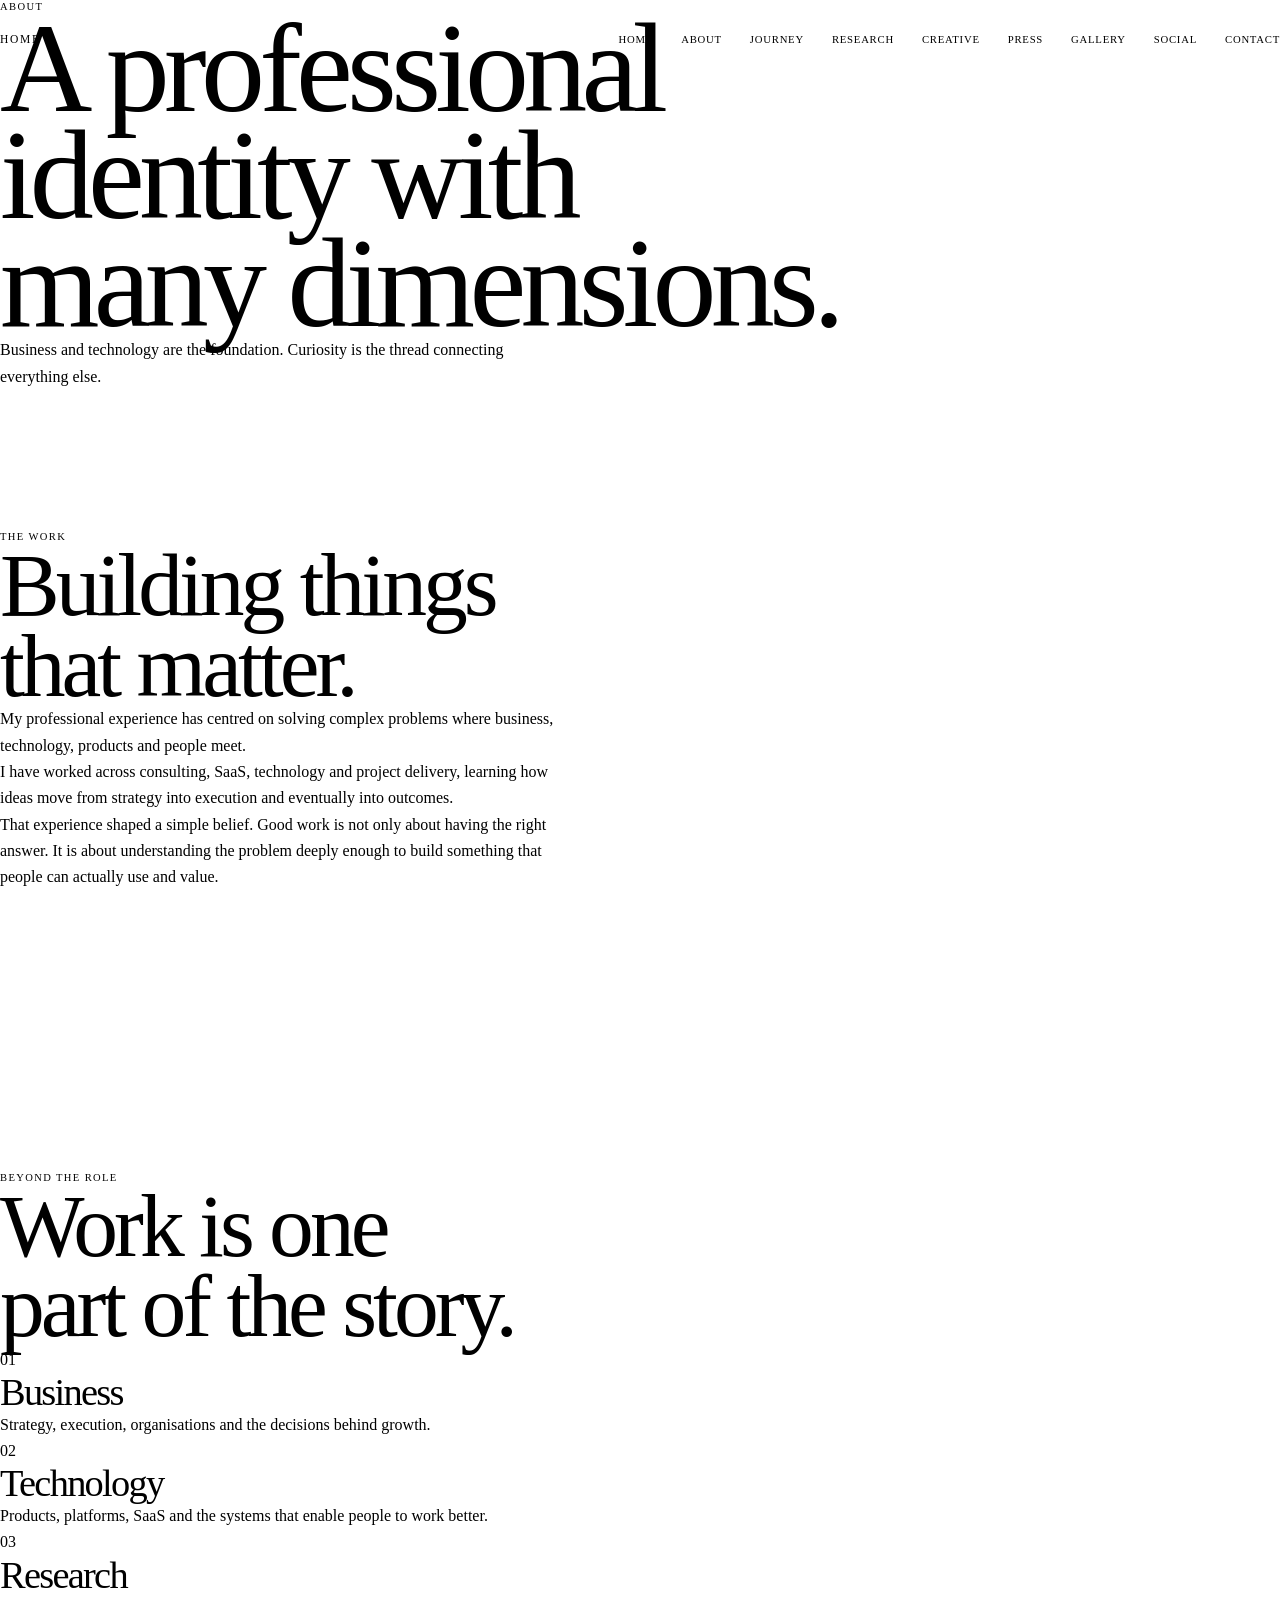
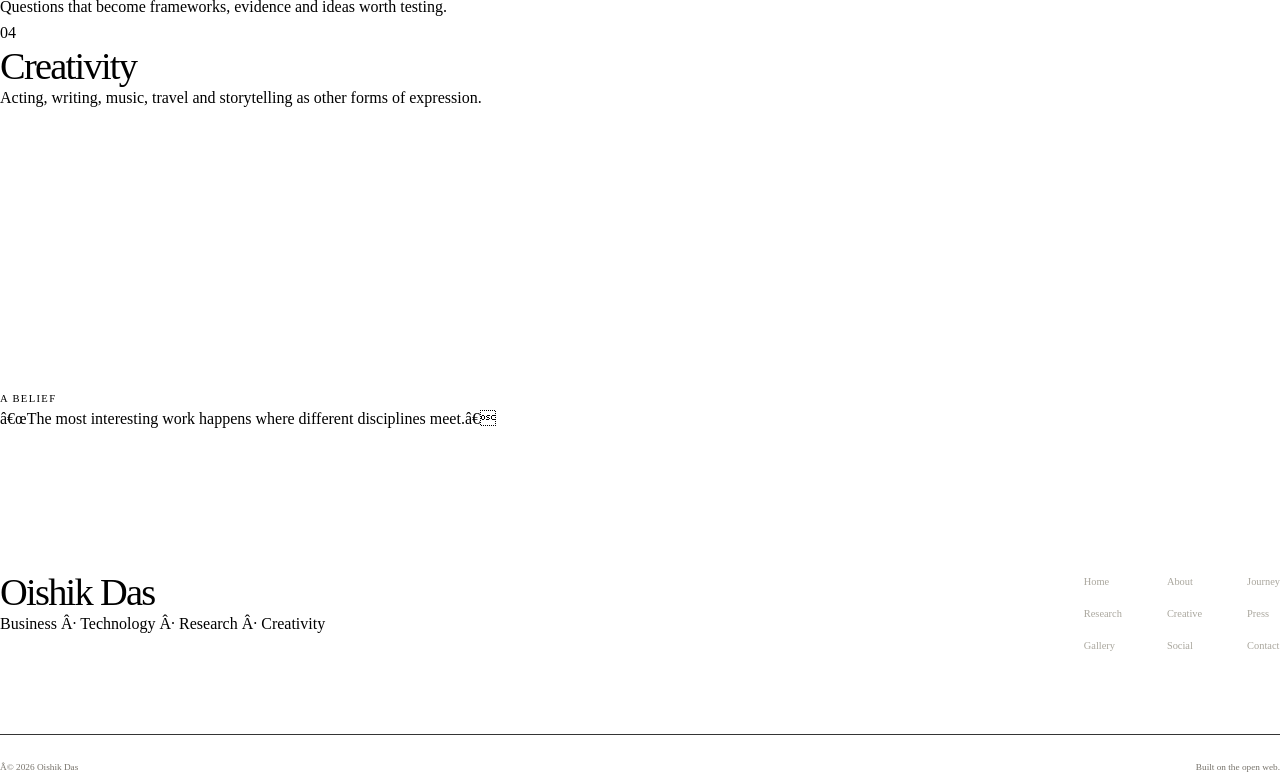
==== about.html @ 2963e420 "Update about.html" ====
<!DOCTYPE html>
<html lang="en">
<head>
  <meta charset="UTF 8">
  <meta name="viewport" content="width=device-width, initial-scale=1.0">

  <title>About Oishik Das | Business and Technology Professional</title>

  <meta name="description" content="Learn about Oishik Das, a business and technology professional with interests spanning SaaS, product delivery, research, creativity and storytelling.">
  <meta name="author" content="Oishik Das">
  <meta name="robots" content="index, follow">

  <link rel="canonical" href="https://official.oishikdas.workers.dev/about.html">
  <link rel="stylesheet" href="style.css">

  <link rel="me" href="https://www.linkedin.com/in/oishikdas/">
  <link rel="me" href="https://www.instagram.com/oishik0412/">
  <link rel="me" href="https://x.com/oishik0412">
  <link rel="me" href="https://www.youtube.com/@oishik0412">
  <link rel="me" href="https://medium.com/@oishikdas">
  <link rel="me" href="https://www.researchgate.net/profile/Oishik-Das">

  <meta property="og:title" content="About Oishik Das">
  <meta property="og:description" content="Business, technology, research and creativity.">
  <meta property="og:type" content="profile">
  <meta property="og:url" content="https://official.oishikdas.workers.dev/about.html">

  <script type="application/ld+json">
  {
    "@context": "https://schema.org",
    "@type": "ProfilePage",
    "mainEntity": {
      "@type": "Person",
      "@id": "https://official.oishikdas.workers.dev/#person",
      "name": "Oishik Das",
      "url": "https://official.oishikdas.workers.dev/",
      "sameAs": [
        "https://www.wikidata.org/wiki/Q140778180",
        "https://www.linkedin.com/in/oishikdas/",
        "https://www.instagram.com/oishik0412/",
        "https://x.com/oishik0412",
        "https://www.youtube.com/@oishik0412",
        "https://medium.com/@oishikdas",
        "https://www.researchgate.net/profile/Oishik-Das",
        "https://www.imdb.com/name/nm18410928/"
      ]
    }
  }
  </script>
</head>

<body>

<header class="site-header">
  <nav class="navigation">
    <a href="index.html" class="brand">HOME</a>

    <button class="menu-toggle" aria-label="Open navigation" aria-expanded="false">
      <span></span>
      <span></span>
    </button>

    <div class="nav-links">
      <a href="index.html">Home</a>
      <a href="about.html">About</a>
      <a href="journey.html">Journey</a>
      <a href="research.html">Research</a>
      <a href="creative.html">Creative</a>
      <a href="press.html">Press</a>
      <a href="gallery.html">Gallery</a>
      <a href="social.html">Social</a>
      <a href="contact.html">Contact</a>
    </div>
  </nav>
</header>

<main>

<section class="inner-hero page-reveal">
  <p class="eyebrow">About</p>

  <h1>
    A professional<br>
    identity with<br>
    many dimensions.
  </h1>

  <p class="inner-introduction">
    Business and technology are the foundation.
    Curiosity is the thread connecting everything else.
  </p>
</section>


<section class="section about-story page-reveal">

  <div class="section-heading">
    <p class="eyebrow">The work</p>
    <h2>Building things<br>that matter.</h2>
  </div>

  <div class="two-column-copy">

    <div>
      <p class="large-copy">
        My professional experience has centred on solving complex
        problems where business, technology, products and people meet.
      </p>
    </div>

    <div>
      <p>
        I have worked across consulting, SaaS, technology and
        project delivery, learning how ideas move from strategy
        into execution and eventually into outcomes.
      </p>

      <p>
        That experience shaped a simple belief. Good work is not
        only about having the right answer. It is about understanding
        the problem deeply enough to build something that people
        can actually use and value.
      </p>
    </div>

  </div>

</section>


<section class="section about-dimensions page-reveal">

  <div class="section-heading compact">
    <p class="eyebrow">Beyond the role</p>
    <h2>Work is one<br>part of the story.</h2>
  </div>

  <div class="dimension-grid">

    <div>
      <span>01</span>
      <h3>Business</h3>
      <p>Strategy, execution, organisations and the decisions behind growth.</p>
    </div>

    <div>
      <span>02</span>
      <h3>Technology</h3>
      <p>Products, platforms, SaaS and the systems that enable people to work better.</p>
    </div>

    <div>
      <span>03</span>
      <h3>Research</h3>
      <p>Questions that become frameworks, evidence and ideas worth testing.</p>
    </div>

    <div>
      <span>04</span>
      <h3>Creativity</h3>
      <p>Acting, writing, music, travel and storytelling as other forms of expression.</p>
    </div>

  </div>

</section>


<section class="section about-belief page-reveal">

  <p class="eyebrow">A belief</p>

  <blockquote>
    “The most interesting work happens
    where different disciplines meet.”
  </blockquote>

</section>

</main>

<footer class="site-footer">
  <div class="footer-top">

    <div>
      <h3>Oishik Das</h3>
      <p>Business · Technology · Research · Creativity</p>
    </div>

    <div class="footer-links">
      <a href="index.html">Home</a>
      <a href="about.html">About</a>
      <a href="journey.html">Journey</a>
      <a href="research.html">Research</a>
      <a href="creative.html">Creative</a>
      <a href="press.html">Press</a>
      <a href="gallery.html">Gallery</a>
      <a href="social.html">Social</a>
      <a href="contact.html">Contact</a>
    </div>

  </div>

  <div class="footer-bottom">
    <span>© 2026 Oishik Das</span>
    <span>Built on the open web.</span>
  </div>
</footer>

<script src="script.js"></script>

</body>
</html>
---- style.css ----
```css
@import url('https://fonts.googleapis.com/css2?family=DM+Mono:wght@400;500&family=DM+Sans:wght@400;500;600;700&family=Playfair+Display:wght@500;600&display=swap');

/* =========================================================
   OISHIK DAS
   GLOBAL DESIGN SYSTEM
   LIGHT EDITORIAL / STRATEGIC / CREATIVE
   ========================================================= */

:root {
  --background: #f7f6f2;
  --surface: #eeece6;
  --surface-soft: #f1efe9;
  --surface-white: #ffffff;

  --text: #171717;
  --muted: #686761;
  --muted-light: #8b8982;

  --line: #d9d6ce;
  --line-dark: #c7c3ba;

  --accent: #a95636;
  --accent-light: #d7a58f;

  --max-width: 1380px;
  --page-padding: 40px;

  --font-body: "DM Sans", Arial, sans-serif;
  --font-display: "Playfair Display", Georgia, serif;
  --font-mono: "DM Mono", monospace;

  --transition:
    450ms cubic-bezier(0.22, 1, 0.36, 1);
}


/* =========================================================
   RESET
   ========================================================= */

* {
  margin: 0;
  padding: 0;
  box-sizing: border-box;
}

html {
  scroll-behavior: smooth;
  background: var(--background);
}

body {
  background: var(--background);
  color: var(--text);
  font-family: var(--font-body);
  font-size: 16px;
  line-height: 1.65;
  overflow-x: hidden;
}

body::selection {
  background: var(--text);
  color: var(--background);
}

img {
  display: block;
  width: 100%;
  height: auto;
}

a {
  color: inherit;
  text-decoration: none;
}

button {
  font: inherit;
}

button,
a {
  -webkit-tap-highlight-color: transparent;
}


/* =========================================================
   TYPOGRAPHY
   ========================================================= */

h1,
h2,
h3 {
  font-weight: 500;
  letter-spacing: -0.045em;
}

h1,
h2 {
  font-family: var(--font-display);
}

h1 {
  font-size: clamp(4.8rem, 10vw, 10.5rem);
  line-height: 0.84;
}

h2 {
  font-size: clamp(3.5rem, 7vw, 7rem);
  line-height: 0.9;
}

h3 {
  font-size: clamp(1.8rem, 3vw, 2.8rem);
  line-height: 1;
}

p {
  max-width: 70ch;
}

.eyebrow,
.section-label,
.section-label-simple,
.feature-kicker,
.hero-note,
.direction-number,
.page-navigation span,
.contact-detail > span,
.social-page-card > span {
  font-family: var(--font-mono);
  font-size: 0.66rem;
  line-height: 1.4;
  letter-spacing: 0.13em;
  text-transform: uppercase;
}


/* =========================================================
   GLOBAL LAYOUT
   ========================================================= */

.section {
  width: min(calc(100% - 80px), var(--max-width));
  margin: 0 auto;
  padding: 140px 0;
}

.section-label {
  display: flex;
  justify-content: space-between;
  gap: 30px;

  padding-bottom: 22px;
  margin-bottom: 75px;

  border-bottom: 1px solid var(--line);

  color: var(--muted);
}

.section-label span:first-child {
  color: var(--text);
}


/* =========================================================
   NAVIGATION
   ========================================================= */

.site-header {
  position: absolute;
  top: 0;
  left: 0;

  width: 100%;

  z-index: 1000;
}

.navigation {
  width: min(calc(100% - 80px), var(--max-width));
  margin: 0 auto;

  padding: 30px 0;

  display: flex;
  align-items: center;
  justify-content: space-between;
}

.brand {
  font-family: var(--font-mono);
  font-size: 0.72rem;
  letter-spacing: 0.15em;
  font-weight: 500;

  transition:
    color var(--transition),
    opacity var(--transition);
}

.brand:hover {
  color: var(--accent);
}

.nav-links {
  display: flex;
  align-items: center;
  gap: 28px;
}

.nav-links a {
  position: relative;

  font-family: var(--font-mono);
  font-size: 0.67rem;
  letter-spacing: 0.07em;
  text-transform: uppercase;

  color: var(--muted);

  transition:
    color var(--transition);
}

.nav-links a::after {
  content: "";

  position: absolute;
  left: 0;
  bottom: -7px;

  width: 100%;
  height: 1px;

  background: var(--accent);

  transform: scaleX(0);
  transform-origin: right;

  transition: transform var(--transition);
}

.nav-links a:hover {
  color: var(--text);
}

.nav-links a:hover::after {
  transform: scaleX(1);
  transform-origin: left;
}

.menu-toggle {
  display: none;

  width: 35px;
  height: 35px;

  border: 0;
  background: transparent;

  cursor: pointer;
}

.menu-toggle span {
  display: block;

  width: 25px;
  height: 1px;

  margin: 5px 0;

  background: var(--text);

  transition: transform var(--transition);
}


/* =========================================================
   BUTTONS
   ========================================================= */

.button {
  display: inline-flex;
  align-items: center;
  justify-content: center;

  min-height: 54px;
  padding: 0 28px;

  border: 1px solid var(--text);

  font-family: var(--font-mono);
  font-size: 0.68rem;
  letter-spacing: 0.08em;
  text-transform: uppercase;

  transition:
    background var(--transition),
    color var(--transition),
    border-color var(--transition),
    transform var(--transition);
}

.button:hover {
  transform: translateY(-4px);
}

.button-primary {
  background: var(--text);
  color: var(--background);
}

.button-primary:hover {
  background: var(--accent);
  border-color: var(--accent);
}

.button-secondary {
  background: transparent;
}

.button-secondary:hover {
  background: var(--text);
  color: var(--background);
}


/* =========================================================
   HOME
   ========================================================= */

.hero {
  width: min(calc(100% - 80px), var(--max-width));
  min-height: 100vh;

  margin: 0 auto;

  display: grid;
  grid-template-columns: minmax(0, 1fr) 220px;
  align-items: center;

  position: relative;

  padding: 150px 0 90px;
}

.hero-content {
  max-width: 1050px;

  animation: heroReveal 1000ms var(--transition) both;
}

.hero .eyebrow {
  margin-bottom: 45px;
  color: var(--muted);
}

.hero h1 {
  max-width: 1000px;
}

.hero h1 span {
  color: var(--accent);
}

.hero-title {
  max-width: 720px;

  margin-top: 48px;

  font-size: clamp(1.25rem, 2vw, 1.75rem);
  line-height: 1.35;

  letter-spacing: -0.025em;
}

.hero-introduction {
  max-width: 570px;

  margin-top: 25px;

  color: var(--muted);
}

.hero-actions {
  display: flex;
  gap: 14px;

  margin-top: 45px;
}

.hero-side {
  align-self: end;

  animation: fadeUp 1000ms 300ms var(--transition) both;
}

.hero-note {
  display: flex;
  align-items: flex-start;
  gap: 15px;

  color: var(--muted);

  line-height: 1.8;
}

.hero-note-line {
  width: 35px;
  height: 1px;

  margin-top: 8px;

  background: var(--text);
}


/* =========================================================
   PAGE HERO
   ========================================================= */

.page-hero {
  min-height: 82vh;

  padding-top: 180px;

  display: flex;
  flex-direction: column;
  justify-content: center;
}

.page-hero-content {
  max-width: 1100px;

  animation: fadeUp 900ms var(--transition) both;
}

.page-hero-content h1 {
  max-width: 1000px;
}

.page-lead {
  max-width: 720px;

  margin-top: 50px;

  font-size: clamp(1.2rem, 2vw, 1.6rem);
  line-height: 1.5;

  color: var(--muted);
}


/* =========================================================
   ABOUT
   ========================================================= */

.intro {
  background: var(--surface);
  width: 100%;
  max-width: none;

  padding-left: max(40px, calc((100vw - var(--max-width)) / 2));
  padding-right: max(40px, calc((100vw - var(--max-width)) / 2));
}

.intro-content {
  display: grid;
  grid-template-columns: minmax(0, 1fr) minmax(0, 1fr);

  gap: 100px;
}

.intro-text {
  padding-top: 10px;
}

.large-text {
  font-size: clamp(1.5rem, 2.5vw, 2.35rem);
  line-height: 1.25;
  letter-spacing: -0.03em;
}

.intro-text > p:not(.large-text) {
  color: var(--muted);
  margin-bottom: 30px;
}

.text-link {
  display: inline-block;

  margin-top: 5px;

  padding-bottom: 5px;

  border-bottom: 1px solid var(--text);

  font-family: var(--font-mono);
  font-size: 0.68rem;
  letter-spacing: 0.06em;
  text-transform: uppercase;

  transition:
    color var(--transition),
    border-color var(--transition);
}

.text-link:hover {
  color: var(--accent);
  border-color: var(--accent);
}


/* =========================================================
   CONTENT GRID
   ========================================================= */

.content-grid {
  display: grid;
  grid-template-columns: 0.7fr 1.3fr;

  gap: 100px;
}

.content-copy {
  max-width: 700px;
}

.content-copy p {
  margin-bottom: 28px;
}

.content-copy p:not(.large-text) {
  color: var(--muted);
}


/* =========================================================
   DIRECTIONS
   Kept only for backward compatibility.
   Hidden because the website no longer uses this section.
   ========================================================= */

#directions {
  display: none;
}


/* =========================================================
   JOURNEY
   ========================================================= */

.journey-page {
  background: var(--background);
}

.journey-introduction {
  max-width: 850px;
}

.journey-introduction .large-text {
  margin-bottom: 35px;
}

.journey-introduction p:not(.large-text) {
  color: var(--muted);
}

.journey-timeline {
  position: relative;

  margin-top: 100px;

  border-top: 1px solid var(--line);
}

.journey-item {
  display: grid;
  grid-template-columns: 100px 250px minmax(0, 1fr);

  gap: 50px;

  padding: 45px 0;

  border-bottom: 1px solid var(--line);

  transition:
    padding var(--transition),
    background var(--transition);
}

.journey-item:hover {
  padding-left: 25px;
  padding-right: 25px;

  background: var(--surface);
}

.journey-item-number {
  font-family: var(--font-mono);
  font-size: 0.68rem;
  letter-spacing: 0.1em;

  color: var(--accent);
}

.journey-item-location {
  font-family: var(--font-display);

  font-size: clamp(2rem, 4vw, 3.5rem);
  line-height: 1;

  letter-spacing: -0.04em;
}

.journey-item-content {
  max-width: 650px;
}

.journey-item-content p {
  color: var(--muted);
}

.journey-item-content p:first-child {
  color: var(--text);
  margin-bottom: 15px;
}

.journey-next {
  background: var(--surface);

  padding: 100px 0;

  margin-top: 100px;
}

.journey-next h2 {
  max-width: 800px;
}

.journey-next p {
  max-width: 600px;

  margin-top: 35px;

  color: var(--muted);
}


/* =========================================================
   RESEARCH
   ========================================================= */

.feature-layout {
  display: grid;
  grid-template-columns: minmax(0, 1fr) minmax(0, 1fr);

  gap: 100px;
}

.feature-kicker {
  color: var(--accent);

  margin-bottom: 30px;
}

.feature-description {
  padding-top: 65px;
}

.feature-description > p:not(.large-text) {
  color: var(--muted);

  margin-bottom: 35px;
}

.research-introduction {
  max-width: 800px;
}

.research-introduction .large-text {
  margin-bottom: 35px;
}

.research-introduction p:not(.large-text) {
  color: var(--muted);
}

.research-link-panel {
  display: grid;
  grid-template-columns: 1fr auto;
  align-items: center;

  gap: 40px;

  margin-top: 90px;

  padding: 45px;

  background: var(--surface);

  border: 1px solid var(--line);

  transition:
    background var(--transition),
    transform var(--transition);
}

.research-link-panel:hover {
  background: var(--surface-white);
  transform: translateY(-5px);
}

.research-link-panel h3 {
  font-family: var(--font-display);
}

.research-link-panel p {
  margin-top: 12px;
  color: var(--muted);
}


/* =========================================================
   CREATIVE
   ========================================================= */

.creative-page {
  background: var(--background);
  color: var(--text);
}

.creative-introduction {
  max-width: 850px;
}

.creative-introduction .large-text {
  margin-bottom: 35px;
}

.creative-introduction p:not(.large-text) {
  color: var(--muted);
}

.creative-grid {
  display: grid;
  grid-template-columns: repeat(2, 1fr);

  margin-top: 100px;

  border-top: 1px solid var(--line);
  border-left: 1px solid var(--line);
}

.creative-card {
  position: relative;

  min-height: 350px;

  padding: 40px;

  border-right: 1px solid var(--line);
  border-bottom: 1px solid var(--line);

  overflow: hidden;

  transition:
    background var(--transition),
    color var(--transition);
}

.creative-card:hover {
  background: var(--text);
  color: var(--background);
}

.creative-card-number {
  font-family: var(--font-mono);
  font-size: 0.68rem;
  color: var(--muted);
}

.creative-card h3 {
  position: absolute;

  left: 40px;
  bottom: 65px;

  font-family: var(--font-display);
}

.creative-card p {
  position: absolute;

  left: 40px;
  bottom: 25px;

  color: var(--muted);

  font-family: var(--font-mono);
  font-size: 0.65rem;
  letter-spacing: 0.05em;
}

.creative-card:hover p {
  color: #bdb9b0;
}

.creative-card-arrow {
  position: absolute;

  right: 40px;
  bottom: 40px;

  font-size: 1.4rem;

  transition: transform var(--transition);
}

.creative-card:hover .creative-card-arrow {
  transform: translate(5px, -5px);
}


/* =========================================================
   CREATIVE LEGACY SUPPORT
   ========================================================= */

.creative-preview {
  background: var(--background);
  color: var(--text);

  width: 100%;
  max-width: none;

  padding-left: max(40px, calc((100vw - var(--max-width)) / 2));
  padding-right: max(40px, calc((100vw - var(--max-width)) / 2));
}

.creative-preview .section-label {
  border-color: var(--line);
}

.creative-heading {
  display: flex;
  justify-content: space-between;
  align-items: end;

  gap: 50px;
}

.creative-heading p {
  font-family: var(--font-mono);
  font-size: 0.7rem;
  line-height: 1.8;
}

.creative-link {
  display: flex;
  justify-content: space-between;
  align-items: center;

  margin-top: 100px;
  padding: 30px 0;

  border-top: 1px solid var(--line);
  border-bottom: 1px solid var(--line);

  font-family: var(--font-mono);
  font-size: 0.68rem;
  letter-spacing: 0.06em;
}

.creative-link span:last-child {
  font-size: 1.2rem;

  transition: transform var(--transition);
}

.creative-link:hover span:last-child {
  transform: translate(5px, -5px);
}


/* =========================================================
   PRESS
   ========================================================= */

.press-preview {
  display: grid;
  grid-template-columns: 180px minmax(0, 1fr);

  gap: 80px;
}

.press-content {
  max-width: 850px;
}

.press-content h2 {
  margin-bottom: 35px;
}

.press-content > p {
  color: var(--muted);

  max-width: 650px;

  margin-bottom: 35px;
}

.press-placeholder {
  margin-top: 90px;

  padding: 60px;

  background: var(--surface);

  border: 1px solid var(--line);

  text-align: center;
}

.press-placeholder p {
  margin: 0 auto;

  color: var(--muted);

  font-family: var(--font-mono);
  font-size: 0.7rem;
}


/* =========================================================
   GALLERY
   ========================================================= */

.gallery-introduction {
  max-width: 850px;
}

.gallery-introduction .large-text {
  margin-bottom: 35px;
}

.gallery-introduction p:not(.large-text) {
  color: var(--muted);
}

.gallery-grid {
  display: grid;
  grid-template-columns: repeat(3, 1fr);

  gap: 12px;

  margin-top: 90px;
}

.gallery-item {
  position: relative;

  overflow: hidden;

  aspect-ratio: 4 / 5;

  background: var(--surface);
}

.gallery-item:nth-child(3n + 2) {
  aspect-ratio: 1 / 1;
}

.gallery-item img {
  width: 100%;
  height: 100%;

  object-fit: cover;

  transition:
    transform 900ms var(--transition),
    filter 900ms var(--transition);
}

.gallery-item:hover img {
  transform: scale(1.05);
}

.gallery-item::after {
  content: "";

  position: absolute;

  inset: 0;

  background: linear-gradient(
    to top,
    rgba(0, 0, 0, 0.15),
    transparent 45%
  );

  opacity: 0;

  transition: opacity var(--transition);
}

.gallery-item:hover::after {
  opacity: 1;
}

.gallery-social {
  display: flex;
  justify-content: space-between;
  align-items: center;

  margin-top: 50px;

  padding-top: 25px;

  border-top: 1px solid var(--line);
}


/* =========================================================
   SOCIAL PAGE
   ========================================================= */

.social-introduction {
  background: var(--surface);

  width: 100%;
  max-width: none;

  padding-left: max(40px, calc((100vw - var(--max-width)) / 2));
  padding-right: max(40px, calc((100vw - var(--max-width)) / 2));
}

.social-platforms {
  padding-top: 120px;
}

.social-page-grid {
  display: grid;
  grid-template-columns: repeat(3, 1fr);

  border-top: 1px solid var(--line);
  border-left: 1px solid var(--line);
}

.social-page-card {
  position: relative;

  min-height: 260px;

  padding: 30px;

  border-right: 1px solid var(--line);
  border-bottom: 1px solid var(--line);

  overflow: hidden;

  transition:
    background var(--transition),
    color var(--transition);
}

.social-page-card:hover {
  background: var(--text);
  color: var(--background);
}

.social-page-card > span {
  color: var(--accent);
}

.social-page-card strong {
  display: block;

  margin-top: 70px;

  font-family: var(--font-display);
  font-size: clamp(1.8rem, 3vw, 2.7rem);
  font-weight: 500;
  line-height: 1;
}

.social-page-card small {
  display: block;

  max-width: 250px;

  margin-top: 15px;

  color: var(--muted);

  font-size: 0.78rem;
}

.social-page-card:hover small {
  color: #aaa69d;
}

.social-page-card b {
  position: absolute;

  right: 30px;
  bottom: 30px;

  font-size: 1.2rem;
  font-weight: 400;

  transition: transform var(--transition);
}

.social-page-card:hover b {
  transform: translate(5px, -5px);
}

.social-closing {
  background: var(--surface);

  width: 100%;
  max-width: none;

  padding-left: max(40px, calc((100vw - var(--max-width)) / 2));
  padding-right: max(40px, calc((100vw - var(--max-width)) / 2));
}

.social-closing p:last-child {
  max-width: 550px;

  margin-top: 35px;

  color: var(--muted);
}


/* =========================================================
   CONTACT
   ========================================================= */

.contact-main {
  background: var(--surface);

  width: 100%;
  max-width: none;

  padding-left: max(40px, calc((100vw - var(--max-width)) / 2));
  padding-right: max(40px, calc((100vw - var(--max-width)) / 2));
}

.contact-grid {
  display: grid;
  grid-template-columns: minmax(0, 1.2fr) minmax(300px, 0.8fr);

  gap: 120px;
}

.contact-statement h2 {
  max-width: 850px;
}

.contact-details {
  align-self: end;
}

.contact-detail {
  padding: 25px 0;

  border-top: 1px solid var(--line);
}

.contact-detail:last-child {
  border-bottom: 1px solid var(--line);
}

.contact-detail > span {
  display: block;

  margin-bottom: 12px;

  color: var(--muted);
}

.contact-detail a {
  font-family: var(--font-mono);
  font-size: 0.75rem;

  transition: color var(--transition);
}

.contact-detail a:hover {
  color: var(--accent);
}

.contact-email {
  font-size: clamp(1.2rem, 2vw, 1.6rem) !important;
}

.contact-reasons {
  background: var(--background);
}

.contact-reason-grid {
  display: grid;
  grid-template-columns: repeat(4, 1fr);

  margin-top: 70px;

  border-top: 1px solid var(--line);
  border-left: 1px solid var(--line);
}

.contact-reason-grid article {
  min-height: 300px;

  padding: 30px;

  border-right: 1px solid var(--line);
  border-bottom: 1px solid var(--line);
}

.contact-reason-grid article > span {
  font-family: var(--font-mono);
  font-size: 0.68rem;
  color: var(--accent);
}

.contact-reason-grid h3 {
  margin-top: 75px;

  font-family: var(--font-display);
  font-size: 2rem;
}

.contact-reason-grid p {
  margin-top: 20px;

  color: var(--muted);

  font-size: 0.85rem;
}

.contact-final {
  background: var(--surface);

  width: 100%;
  max-width: none;

  min-height: 65vh;

  display: flex;
  flex-direction: column;
  align-items: center;
  justify-content: center;

  text-align: center;

  padding-left: 40px;
  padding-right: 40px;
}

.contact-final h2 {
  margin: 25px 0 45px;
}

.contact-button {
  min-width: 170px;
}


/* =========================================================
   PAGE NAVIGATION
   ========================================================= */

.page-navigation {
  padding-top: 50px;
  padding-bottom: 80px;
}

.page-navigation a {
  display: flex;
  justify-content: space-between;
  align-items: center;

  padding: 30px 0;

  border-top: 1px solid var(--line);

  transition:
    color var(--transition),
    padding var(--transition);
}

.page-navigation a:hover {
  color: var(--accent);

  padding-left: 15px;
  padding-right: 15px;
}

.page-navigation strong {
  font-family: var(--font-display);

  font-size: clamp(2rem, 4vw, 3.5rem);
  font-weight: 500;
}


/* =========================================================
   FOOTER
   ========================================================= */

.site-footer {
  background: var(--text);
  color: var(--background);

  padding:
    80px
    max(40px, calc((100vw - var(--max-width)) / 2))
    30px;
}

.footer-top {
  display: flex;
  justify-content: space-between;

  gap: 100px;

  padding-bottom: 80px;
}

.footer-brand h3 {
  font-family: var(--font-display);
  font-size: 2.5rem;
}

.footer-brand p {
  margin-top: 10px;

  color: #929087;

  font-size: 0.78rem;
}

.footer-links {
  display: grid;

  grid-template-columns: repeat(3, auto);

  gap: 15px 45px;

  align-content: start;
}

.footer-links a {
  font-family: var(--font-mono);

  font-size: 0.65rem;

  color: #aaa79e;

  transition: color var(--transition);
}

.footer-links a:hover {
  color: var(--background);
}

.footer-bottom {
  display: flex;
  justify-content: space-between;

  padding-top: 25px;

  border-top: 1px solid #353535;

  font-family: var(--font-mono);

  font-size: 0.58rem;

  color: #77736b;
}


/* =========================================================
   PAGE LOAD ANIMATION
   ========================================================= */

main {
  animation: pageReveal 650ms ease both;
}

@keyframes pageReveal {
  from {
    opacity: 0;
    transform: translateY(12px);
  }

  to {
    opacity: 1;
    transform: translateY(0);
  }
}

@keyframes heroReveal {
  from {
    opacity: 0;
    transform: translateY(35px);
  }

  to {
    opacity: 1;
    transform: translateY(0);
  }
}

@keyframes fadeUp {
  from {
    opacity: 0;
    transform: translateY(25px);
  }

  to {
    opacity: 1;
    transform: translateY(0);
  }
}


/* =========================================================
   RESPONSIVE
   ========================================================= */

@media (max-width: 1100px) {

  .nav-links {
    gap: 18px;
  }

  .hero {
    grid-template-columns: 1fr;
  }

  .hero-side {
    display: none;
  }

  .intro-content,
  .content-grid,
  .feature-layout {
    grid-template-columns: 1fr;

    gap: 55px;
  }

  .feature-description {
    padding-top: 0;
  }

  .journey-item {
    grid-template-columns: 70px 200px minmax(0, 1fr);

    gap: 35px;
  }

  .social-page-grid {
    grid-template-columns: repeat(2, 1fr);
  }

  .contact-grid {
    grid-template-columns: 1fr;

    gap: 70px;
  }

  .contact-reason-grid {
    grid-template-columns: repeat(2, 1fr);
  }

}


/* =========================================================
   TABLET
   ========================================================= */

@media (max-width: 800px) {

  .section,
  .navigation,
  .hero {
    width: min(calc(100% - 40px), var(--max-width));
  }

  .section {
    padding: 100px 0;
  }

  .navigation {
    padding: 25px 0;
  }

  .menu-toggle {
    display: block;
  }

  .nav-links {
    position: absolute;

    top: 75px;
    left: 0;

    width: 100%;

    padding: 25px 20px;

    background: rgba(247, 246, 242, 0.98);

    border-bottom: 1px solid var(--line);

    display: none;

    flex-direction: column;
    align-items: flex-start;

    gap: 18px;

    backdrop-filter: blur(12px);
  }

  .nav-links.open {
    display: flex;
  }

  .hero {
    min-height: 90vh;

    padding-top: 130px;
  }

  .hero-actions {
    flex-direction: column;
    align-items: flex-start;
  }

  .page-hero {
    min-height: 75vh;

    padding-top: 150px;
  }

  .journey-item {
    grid-template-columns: 55px 1fr;

    gap: 20px;
  }

  .journey-item-content {
    grid-column: 2;
  }

  .gallery-grid {
    grid-template-columns: repeat(2, 1fr);
  }

  .creative-grid {
    grid-template-columns: 1fr;
  }

  .social-page-grid {
    grid-template-columns: 1fr;
  }

  .press-preview {
    grid-template-columns: 1fr;

    gap: 30px;
  }

  .footer-top {
    flex-direction: column;

    gap: 60px;

    padding-bottom: 55px;
  }

}


/* =========================================================
   MOBILE
   ========================================================= */

@media (max-width: 560px) {

  h1 {
    font-size: clamp(4rem, 20vw, 7rem);
  }

  h2 {
    font-size: clamp(3rem, 15vw, 5rem);
  }

  .section {
    padding: 85px 0;
  }

  .section-label {
    margin-bottom: 55px;
  }

  .page-hero {
    min-height: 72vh;

    padding-top: 130px;
  }

  .page-lead {
    margin-top: 35px;

    font-size: 1.1rem;
  }

  .intro,
  .social-introduction,
  .social-closing,
  .contact-main {
    padding-left: 20px;
    padding-right: 20px;
  }

  .journey-item {
    display: block;

    padding: 35px 0;
  }

  .journey-item-number {
    display: block;

    margin-bottom: 18px;
  }

  .journey-item-location {
    margin-bottom: 20px;
  }

  .journey-item:hover {
    padding-left: 15px;
    padding-right: 15px;
  }

  .research-link-panel {
    grid-template-columns: 1fr;

    padding: 30px;
  }

  .gallery-grid {
    grid-template-columns: 1fr;

    gap: 10px;
  }

  .gallery-item,
  .gallery-item:nth-child(3n + 2) {
    aspect-ratio: 4 / 5;
  }

  .contact-reason-grid {
    grid-template-columns: 1fr;
  }

  .contact-reason-grid article {
    min-height: 250px;
  }

  .social-page-card {
    min-height: 230px;
  }

  .footer-links {
    grid-template-columns: repeat(2, 1fr);

    gap: 15px 30px;
  }

  .footer-bottom {
    flex-direction: column;

    gap: 10px;
  }

}


/* =========================================================
   ACCESSIBILITY
   ========================================================= */

:focus-visible {
  outline: 2px solid var(--accent);
  outline-offset: 5px;
}


/* =========================================================
   REDUCED MOTION
   ========================================================= */

@media (prefers-reduced-motion: reduce) {

  *,
  *::before,
  *::after {
    scroll-behavior: auto !important;
    animation-duration: 0.01ms !important;
    animation-iteration-count: 1 !important;
    transition-duration: 0.01ms !important;
  }

}
```
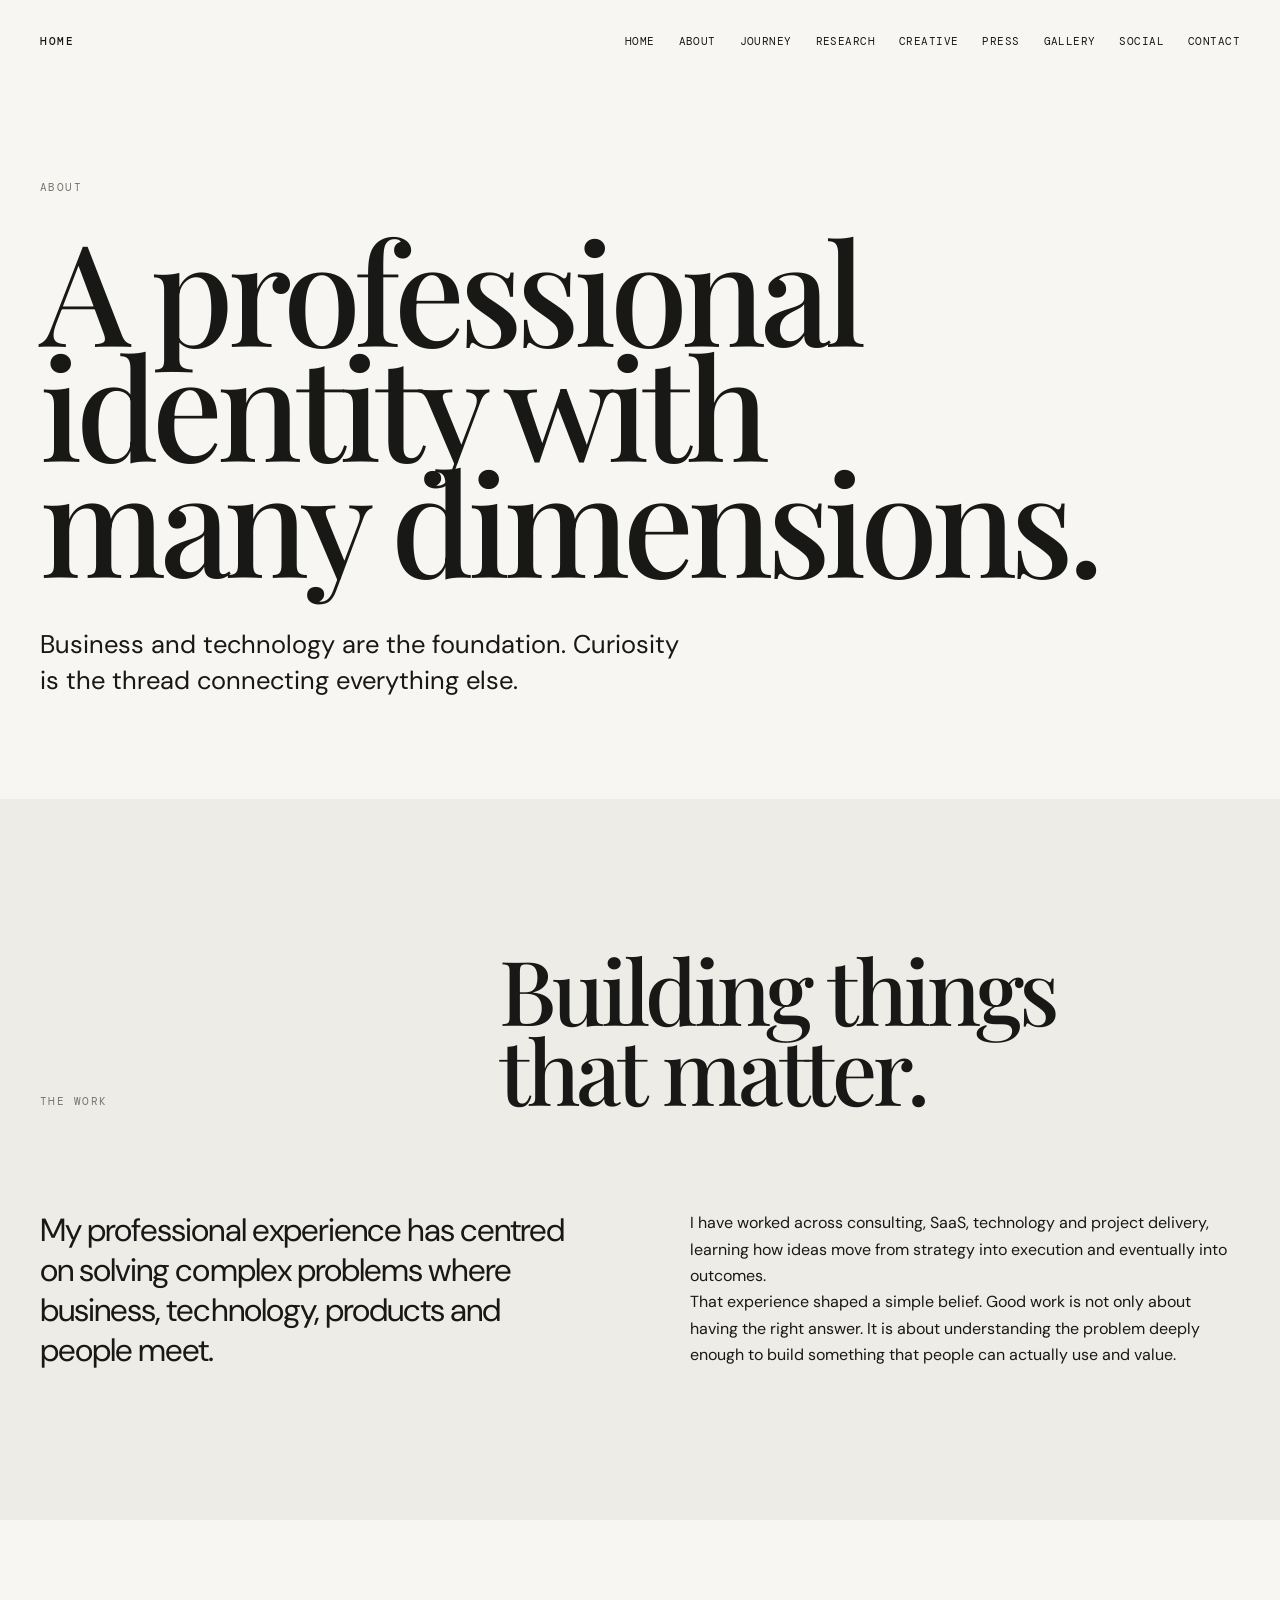
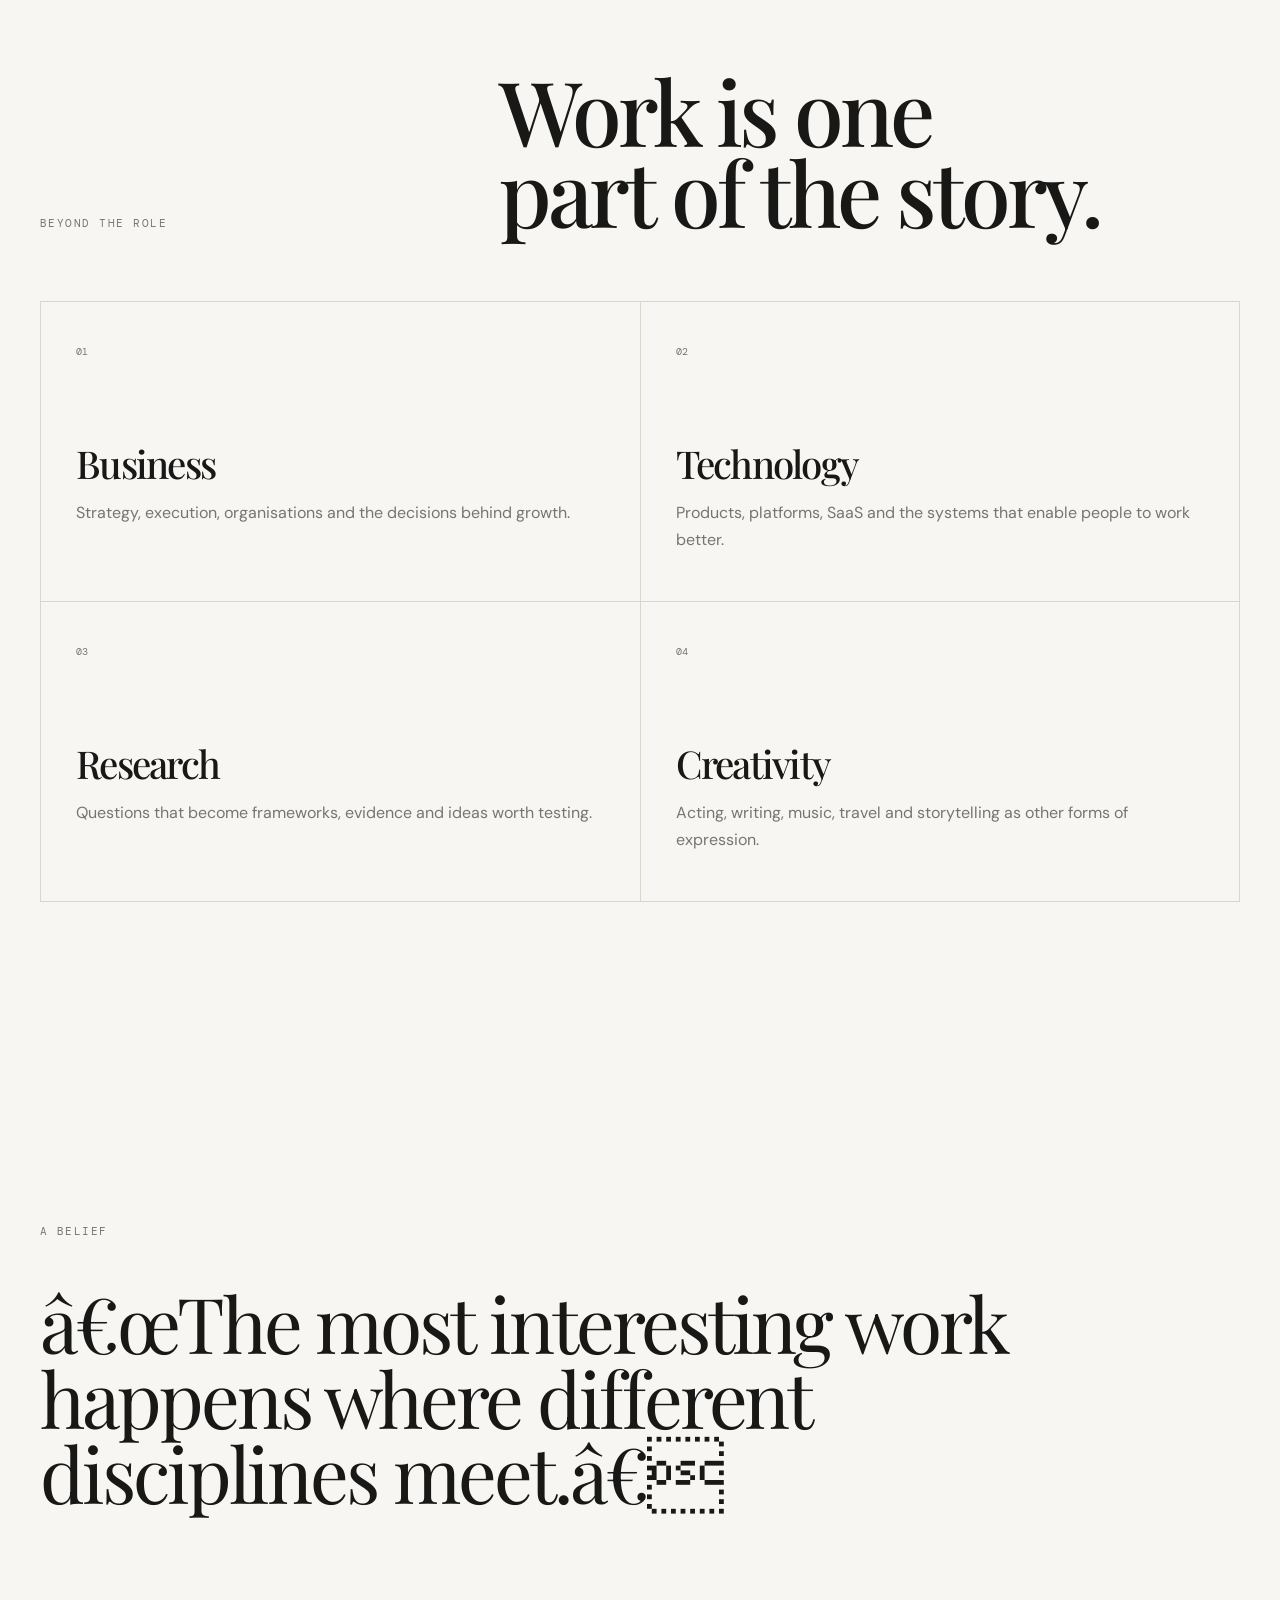
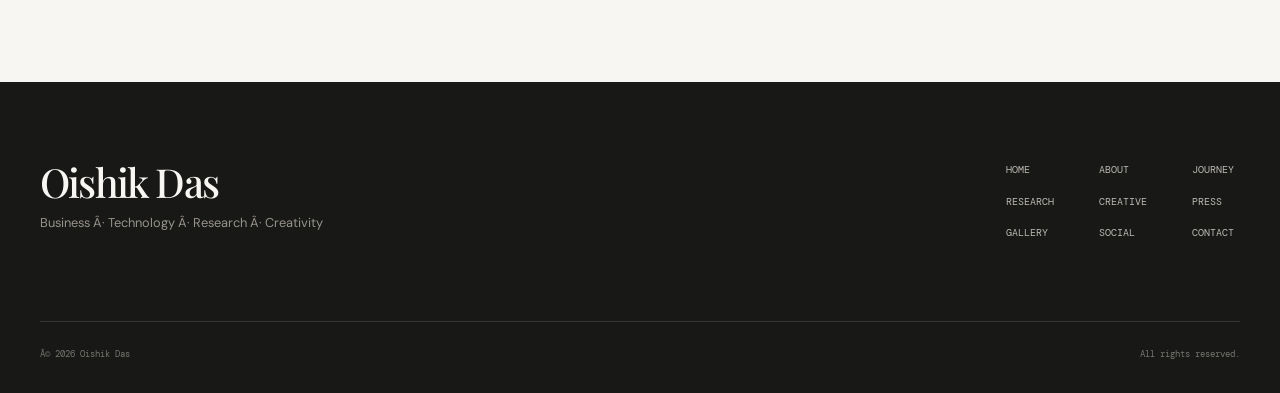
==== commit fdd203de: "Update about.html" ====
--- a/about.html
+++ b/about.html
@@ -18,7 +18,12 @@
   <link rel="me" href="https://x.com/oishik0412">
   <link rel="me" href="https://www.youtube.com/@oishik0412">
   <link rel="me" href="https://medium.com/@oishikdas">
+  <link rel="me" href="https://www.quora.com/profile/Oishik-Das-4">
+  <link rel="me" href="https://www.facebook.com/oishik0412">
+  <link rel="me" href="https://www.imdb.com/name/nm18410928/">
   <link rel="me" href="https://www.researchgate.net/profile/Oishik-Das">
+  <link rel="me" href="https://www.stage32.com/profile/1381120/about">
+  <link rel="me" href="https://www.themoviedb.org/person/6378803">
 
   <meta property="og:title" content="About Oishik Das">
   <meta property="og:description" content="Business, technology, research and creativity.">
@@ -41,8 +46,12 @@
         "https://x.com/oishik0412",
         "https://www.youtube.com/@oishik0412",
         "https://medium.com/@oishikdas",
+        "https://www.quora.com/profile/Oishik-Das-4",
+        "https://www.facebook.com/oishik0412",
+        "https://www.imdb.com/name/nm18410928/",
         "https://www.researchgate.net/profile/Oishik-Das",
-        "https://www.imdb.com/name/nm18410928/"
+        "https://www.stage32.com/profile/1381120/about",
+        "https://www.themoviedb.org/person/6378803"
       ]
     }
   }
@@ -203,7 +212,7 @@
 
   <div class="footer-bottom">
     <span>© 2026 Oishik Das</span>
-    <span>Built on the open web.</span>
+    <span>All rights reserved.</span>
   </div>
 </footer>
 
--- a/style.css
+++ b/style.css
@@ -1,43 +1,19 @@
-```css
 @import url('https://fonts.googleapis.com/css2?family=DM+Mono:wght@400;500&family=DM+Sans:wght@400;500;600;700&family=Playfair+Display:wght@500;600&display=swap');
-
-/* =========================================================
-   OISHIK DAS
-   GLOBAL DESIGN SYSTEM
-   LIGHT EDITORIAL / STRATEGIC / CREATIVE
-   ========================================================= */
 
 :root {
   --background: #f7f6f2;
   --surface: #eeece6;
-  --surface-soft: #f1efe9;
-  --surface-white: #ffffff;
-
-  --text: #171717;
-  --muted: #686761;
-  --muted-light: #8b8982;
-
+  --surface-light: #fbfaf7;
+  --text: #181817;
+  --muted: #77756f;
   --line: #d9d6ce;
-  --line-dark: #c7c3ba;
-
-  --accent: #a95636;
-  --accent-light: #d7a58f;
-
+  --accent: #a95738;
   --max-width: 1380px;
-  --page-padding: 40px;
-
   --font-body: "DM Sans", Arial, sans-serif;
   --font-display: "Playfair Display", Georgia, serif;
   --font-mono: "DM Mono", monospace;
-
-  --transition:
-    450ms cubic-bezier(0.22, 1, 0.36, 1);
-}
-
-
-/* =========================================================
-   RESET
-   ========================================================= */
+  --transition: 450ms cubic-bezier(0.22, 1, 0.36, 1);
+}
 
 * {
   margin: 0;
@@ -59,9 +35,8 @@
   overflow-x: hidden;
 }
 
-body::selection {
-  background: var(--text);
-  color: var(--background);
+body.page-leaving {
+  opacity: 0.85;
 }
 
 img {
@@ -78,16 +53,6 @@
 button {
   font: inherit;
 }
-
-button,
-a {
-  -webkit-tap-highlight-color: transparent;
-}
-
-
-/* =========================================================
-   TYPOGRAPHY
-   ========================================================= */
 
 h1,
 h2,
@@ -102,17 +67,17 @@
 }
 
 h1 {
-  font-size: clamp(4.8rem, 10vw, 10.5rem);
-  line-height: 0.84;
+  font-size: clamp(5rem, 11vw, 11rem);
+  line-height: 0.82;
 }
 
 h2 {
-  font-size: clamp(3.5rem, 7vw, 7rem);
+  font-size: clamp(3.4rem, 7vw, 7rem);
   line-height: 0.9;
 }
 
 h3 {
-  font-size: clamp(1.8rem, 3vw, 2.8rem);
+  font-size: clamp(2rem, 3vw, 3rem);
   line-height: 1;
 }
 
@@ -120,71 +85,33 @@
   max-width: 70ch;
 }
 
-.eyebrow,
-.section-label,
-.section-label-simple,
-.feature-kicker,
-.hero-note,
-.direction-number,
-.page-navigation span,
-.contact-detail > span,
-.social-page-card > span {
+.eyebrow {
   font-family: var(--font-mono);
   font-size: 0.66rem;
-  line-height: 1.4;
-  letter-spacing: 0.13em;
+  line-height: 1.5;
+  letter-spacing: 0.14em;
   text-transform: uppercase;
-}
-
-
-/* =========================================================
-   GLOBAL LAYOUT
-   ========================================================= */
+  color: var(--muted);
+}
 
 .section {
   width: min(calc(100% - 80px), var(--max-width));
   margin: 0 auto;
-  padding: 140px 0;
-}
-
-.section-label {
-  display: flex;
-  justify-content: space-between;
-  gap: 30px;
-
-  padding-bottom: 22px;
-  margin-bottom: 75px;
-
-  border-bottom: 1px solid var(--line);
-
-  color: var(--muted);
-}
-
-.section-label span:first-child {
-  color: var(--text);
-}
-
-
-/* =========================================================
-   NAVIGATION
-   ========================================================= */
+  padding: 150px 0;
+}
 
 .site-header {
   position: absolute;
   top: 0;
   left: 0;
-
-  width: 100%;
-
-  z-index: 1000;
+  width: 100%;
+  z-index: 100;
 }
 
 .navigation {
   width: min(calc(100% - 80px), var(--max-width));
   margin: 0 auto;
-
-  padding: 30px 0;
-
+  padding: 32px 0;
   display: flex;
   align-items: center;
   justify-content: space-between;
@@ -192,59 +119,36 @@
 
 .brand {
   font-family: var(--font-mono);
-  font-size: 0.72rem;
+  font-size: 0.7rem;
   letter-spacing: 0.15em;
   font-weight: 500;
-
-  transition:
-    color var(--transition),
-    opacity var(--transition);
-}
-
-.brand:hover {
-  color: var(--accent);
 }
 
 .nav-links {
   display: flex;
   align-items: center;
-  gap: 28px;
+  gap: 24px;
 }
 
 .nav-links a {
   position: relative;
-
-  font-family: var(--font-mono);
-  font-size: 0.67rem;
-  letter-spacing: 0.07em;
+  font-family: var(--font-mono);
+  font-size: 0.66rem;
+  letter-spacing: 0.04em;
   text-transform: uppercase;
-
-  color: var(--muted);
-
-  transition:
-    color var(--transition);
 }
 
 .nav-links a::after {
   content: "";
-
   position: absolute;
   left: 0;
   bottom: -7px;
-
   width: 100%;
   height: 1px;
-
-  background: var(--accent);
-
+  background: var(--text);
   transform: scaleX(0);
   transform-origin: right;
-
   transition: transform var(--transition);
-}
-
-.nav-links a:hover {
-  color: var(--text);
 }
 
 .nav-links a:hover::after {
@@ -254,53 +158,75 @@
 
 .menu-toggle {
   display: none;
-
-  width: 35px;
-  height: 35px;
-
   border: 0;
   background: transparent;
-
   cursor: pointer;
 }
 
 .menu-toggle span {
   display: block;
-
   width: 25px;
   height: 1px;
-
-  margin: 5px 0;
-
   background: var(--text);
-
-  transition: transform var(--transition);
-}
-
-
-/* =========================================================
-   BUTTONS
-   ========================================================= */
+}
+
+.home-hero {
+  width: min(calc(100% - 80px), var(--max-width));
+  min-height: 100vh;
+  margin: 0 auto;
+  padding: 150px 0 80px;
+  display: grid;
+  grid-template-columns: 1.15fr 0.85fr;
+  align-items: center;
+  gap: 90px;
+}
+
+.hero-copy {
+  max-width: 900px;
+}
+
+.hero-copy .eyebrow {
+  margin-bottom: 45px;
+}
+
+.hero-copy h1 span {
+  color: var(--accent);
+}
+
+.hero-statement {
+  margin-top: 55px;
+  max-width: 760px;
+  font-size: clamp(1.3rem, 2.1vw, 1.8rem);
+  line-height: 1.3;
+  letter-spacing: -0.025em;
+}
+
+.hero-description {
+  margin-top: 25px;
+  color: var(--muted);
+  max-width: 600px;
+}
+
+.hero-actions {
+  display: flex;
+  gap: 14px;
+  margin-top: 42px;
+}
 
 .button {
+  min-height: 52px;
+  padding: 0 25px;
   display: inline-flex;
   align-items: center;
   justify-content: center;
-
-  min-height: 54px;
-  padding: 0 28px;
-
   border: 1px solid var(--text);
-
   font-family: var(--font-mono);
   font-size: 0.68rem;
-  letter-spacing: 0.08em;
+  letter-spacing: 0.06em;
   text-transform: uppercase;
-
   transition:
     background var(--transition),
     color var(--transition),
-    border-color var(--transition),
     transform var(--transition);
 }
 
@@ -318,191 +244,99 @@
   border-color: var(--accent);
 }
 
-.button-secondary {
-  background: transparent;
-}
-
 .button-secondary:hover {
   background: var(--text);
   color: var(--background);
 }
 
-
-/* =========================================================
-   HOME
-   ========================================================= */
-
-.hero {
-  width: min(calc(100% - 80px), var(--max-width));
-  min-height: 100vh;
-
-  margin: 0 auto;
-
-  display: grid;
-  grid-template-columns: minmax(0, 1fr) 220px;
-  align-items: center;
-
+.hero-visual {
+  max-width: 600px;
+  margin-left: auto;
+}
+
+.hero-image-frame {
   position: relative;
-
-  padding: 150px 0 90px;
-}
-
-.hero-content {
-  max-width: 1050px;
-
-  animation: heroReveal 1000ms var(--transition) both;
-}
-
-.hero .eyebrow {
-  margin-bottom: 45px;
-  color: var(--muted);
-}
-
-.hero h1 {
-  max-width: 1000px;
-}
-
-.hero h1 span {
-  color: var(--accent);
-}
-
-.hero-title {
-  max-width: 720px;
-
-  margin-top: 48px;
-
-  font-size: clamp(1.25rem, 2vw, 1.75rem);
-  line-height: 1.35;
-
-  letter-spacing: -0.025em;
-}
-
-.hero-introduction {
-  max-width: 570px;
-
-  margin-top: 25px;
-
-  color: var(--muted);
-}
-
-.hero-actions {
-  display: flex;
-  gap: 14px;
-
-  margin-top: 45px;
-}
-
-.hero-side {
-  align-self: end;
-
-  animation: fadeUp 1000ms 300ms var(--transition) both;
-}
-
-.hero-note {
-  display: flex;
-  align-items: flex-start;
-  gap: 15px;
-
-  color: var(--muted);
-
-  line-height: 1.8;
-}
-
-.hero-note-line {
-  width: 35px;
-  height: 1px;
-
-  margin-top: 8px;
-
-  background: var(--text);
-}
-
-
-/* =========================================================
-   PAGE HERO
-   ========================================================= */
-
-.page-hero {
-  min-height: 82vh;
-
-  padding-top: 180px;
-
-  display: flex;
-  flex-direction: column;
-  justify-content: center;
-}
-
-.page-hero-content {
-  max-width: 1100px;
-
-  animation: fadeUp 900ms var(--transition) both;
-}
-
-.page-hero-content h1 {
-  max-width: 1000px;
-}
-
-.page-lead {
-  max-width: 720px;
-
-  margin-top: 50px;
-
-  font-size: clamp(1.2rem, 2vw, 1.6rem);
-  line-height: 1.5;
-
-  color: var(--muted);
-}
-
-
-/* =========================================================
-   ABOUT
-   ========================================================= */
-
-.intro {
+  overflow: hidden;
+  aspect-ratio: 4 / 5;
   background: var(--surface);
-  width: 100%;
-  max-width: none;
-
-  padding-left: max(40px, calc((100vw - var(--max-width)) / 2));
-  padding-right: max(40px, calc((100vw - var(--max-width)) / 2));
-}
-
-.intro-content {
-  display: grid;
-  grid-template-columns: minmax(0, 1fr) minmax(0, 1fr);
-
+}
+
+.hero-image-frame::after {
+  content: "";
+  position: absolute;
+  inset: 0;
+  border: 1px solid rgba(24, 24, 23, 0.08);
+  pointer-events: none;
+}
+
+.hero-image-frame img {
+  width: 100%;
+  height: 100%;
+  object-fit: cover;
+  transition:
+    opacity 500ms ease,
+    transform 1200ms cubic-bezier(0.22, 1, 0.36, 1);
+}
+
+.hero-image-frame:hover img {
+  transform: scale(1.035);
+}
+
+.image-changing {
+  opacity: 0.25;
+}
+
+.hero-image-meta {
+  display: flex;
+  justify-content: space-between;
+  margin-top: 15px;
+  font-family: var(--font-mono);
+  font-size: 0.62rem;
+  text-transform: uppercase;
+  letter-spacing: 0.1em;
+  color: var(--muted);
+}
+
+.section-heading {
+  display: grid;
+  grid-template-columns: 0.7fr 1.3fr;
+  gap: 60px;
+  align-items: end;
+  margin-bottom: 100px;
+}
+
+.section-heading.compact {
+  margin-bottom: 70px;
+}
+
+.intro-grid,
+.two-column-copy {
+  display: grid;
+  grid-template-columns: 1fr 1fr;
   gap: 100px;
 }
 
-.intro-text {
-  padding-top: 10px;
-}
-
-.large-text {
-  font-size: clamp(1.5rem, 2.5vw, 2.35rem);
+.intro-lead p,
+.large-copy {
+  font-size: clamp(1.55rem, 2.5vw, 2.4rem);
   line-height: 1.25;
   letter-spacing: -0.03em;
 }
 
-.intro-text > p:not(.large-text) {
-  color: var(--muted);
-  margin-bottom: 30px;
+.intro-body p {
+  color: var(--muted);
+  margin-bottom: 28px;
 }
 
 .text-link {
   display: inline-block;
-
-  margin-top: 5px;
-
+  margin-top: 15px;
   padding-bottom: 5px;
-
   border-bottom: 1px solid var(--text);
-
-  font-family: var(--font-mono);
-  font-size: 0.68rem;
+  font-family: var(--font-mono);
+  font-size: 0.66rem;
   letter-spacing: 0.06em;
   text-transform: uppercase;
-
   transition:
     color var(--transition),
     border-color var(--transition);
@@ -513,855 +347,641 @@
   border-color: var(--accent);
 }
 
-
-/* =========================================================
-   CONTENT GRID
-   ========================================================= */
-
-.content-grid {
-  display: grid;
-  grid-template-columns: 0.7fr 1.3fr;
-
-  gap: 100px;
-}
-
-.content-copy {
-  max-width: 700px;
-}
-
-.content-copy p {
-  margin-bottom: 28px;
-}
-
-.content-copy p:not(.large-text) {
-  color: var(--muted);
-}
-
-
-/* =========================================================
-   DIRECTIONS
-   Kept only for backward compatibility.
-   Hidden because the website no longer uses this section.
-   ========================================================= */
-
-#directions {
-  display: none;
-}
-
-
-/* =========================================================
-   JOURNEY
-   ========================================================= */
-
-.journey-page {
-  background: var(--background);
-}
-
-.journey-introduction {
-  max-width: 850px;
-}
-
-.journey-introduction .large-text {
-  margin-bottom: 35px;
-}
-
-.journey-introduction p:not(.large-text) {
-  color: var(--muted);
-}
-
-.journey-timeline {
-  position: relative;
-
-  margin-top: 100px;
-
-  border-top: 1px solid var(--line);
-}
-
-.journey-item {
-  display: grid;
-  grid-template-columns: 100px 250px minmax(0, 1fr);
-
-  gap: 50px;
-
-  padding: 45px 0;
-
-  border-bottom: 1px solid var(--line);
-
-  transition:
-    padding var(--transition),
-    background var(--transition);
-}
-
-.journey-item:hover {
-  padding-left: 25px;
-  padding-right: 25px;
-
+.home-navigation {
   background: var(--surface);
-}
-
-.journey-item-number {
-  font-family: var(--font-mono);
-  font-size: 0.68rem;
-  letter-spacing: 0.1em;
-
-  color: var(--accent);
-}
-
-.journey-item-location {
-  font-family: var(--font-display);
-
-  font-size: clamp(2rem, 4vw, 3.5rem);
-  line-height: 1;
-
-  letter-spacing: -0.04em;
-}
-
-.journey-item-content {
-  max-width: 650px;
-}
-
-.journey-item-content p {
-  color: var(--muted);
-}
-
-.journey-item-content p:first-child {
-  color: var(--text);
-  margin-bottom: 15px;
-}
-
-.journey-next {
-  background: var(--surface);
-
-  padding: 100px 0;
-
-  margin-top: 100px;
-}
-
-.journey-next h2 {
-  max-width: 800px;
-}
-
-.journey-next p {
-  max-width: 600px;
-
-  margin-top: 35px;
-
-  color: var(--muted);
-}
-
-
-/* =========================================================
-   RESEARCH
-   ========================================================= */
-
-.feature-layout {
-  display: grid;
-  grid-template-columns: minmax(0, 1fr) minmax(0, 1fr);
-
-  gap: 100px;
-}
-
-.feature-kicker {
-  color: var(--accent);
-
-  margin-bottom: 30px;
-}
-
-.feature-description {
-  padding-top: 65px;
-}
-
-.feature-description > p:not(.large-text) {
-  color: var(--muted);
-
-  margin-bottom: 35px;
-}
-
-.research-introduction {
-  max-width: 800px;
-}
-
-.research-introduction .large-text {
-  margin-bottom: 35px;
-}
-
-.research-introduction p:not(.large-text) {
-  color: var(--muted);
-}
-
-.research-link-panel {
-  display: grid;
-  grid-template-columns: 1fr auto;
-  align-items: center;
-
-  gap: 40px;
-
-  margin-top: 90px;
-
-  padding: 45px;
-
-  background: var(--surface);
-
-  border: 1px solid var(--line);
-
-  transition:
-    background var(--transition),
-    transform var(--transition);
-}
-
-.research-link-panel:hover {
-  background: var(--surface-white);
-  transform: translateY(-5px);
-}
-
-.research-link-panel h3 {
-  font-family: var(--font-display);
-}
-
-.research-link-panel p {
-  margin-top: 12px;
-  color: var(--muted);
-}
-
-
-/* =========================================================
-   CREATIVE
-   ========================================================= */
-
-.creative-page {
-  background: var(--background);
-  color: var(--text);
-}
-
-.creative-introduction {
-  max-width: 850px;
-}
-
-.creative-introduction .large-text {
-  margin-bottom: 35px;
-}
-
-.creative-introduction p:not(.large-text) {
-  color: var(--muted);
-}
-
-.creative-grid {
-  display: grid;
-  grid-template-columns: repeat(2, 1fr);
-
-  margin-top: 100px;
-
+  width: 100%;
+  max-width: none;
+  padding-left: max(40px, calc((100vw - var(--max-width)) / 2));
+  padding-right: max(40px, calc((100vw - var(--max-width)) / 2));
+}
+
+.home-grid {
+  display: grid;
+  grid-template-columns: repeat(4, 1fr);
   border-top: 1px solid var(--line);
   border-left: 1px solid var(--line);
 }
 
-.creative-card {
-  position: relative;
-
-  min-height: 350px;
-
-  padding: 40px;
-
+.home-card {
+  min-height: 430px;
+  padding: 38px;
   border-right: 1px solid var(--line);
   border-bottom: 1px solid var(--line);
-
-  overflow: hidden;
-
+  display: flex;
+  flex-direction: column;
   transition:
     background var(--transition),
     color var(--transition);
 }
 
-.creative-card:hover {
+.home-card:hover {
   background: var(--text);
   color: var(--background);
 }
 
-.creative-card-number {
-  font-family: var(--font-mono);
-  font-size: 0.68rem;
-  color: var(--muted);
-}
-
-.creative-card h3 {
-  position: absolute;
-
-  left: 40px;
-  bottom: 65px;
-
+.home-card > span {
+  font-family: var(--font-mono);
+  font-size: 0.65rem;
+  color: var(--muted);
+}
+
+.home-card h3 {
+  margin-top: auto;
   font-family: var(--font-display);
 }
 
-.creative-card p {
-  position: absolute;
-
-  left: 40px;
-  bottom: 25px;
-
-  color: var(--muted);
-
+.home-card p {
+  margin-top: 20px;
+  color: var(--muted);
+}
+
+.home-card:hover p {
+  color: #c4c0b8;
+}
+
+.home-card strong {
+  margin-top: 35px;
   font-family: var(--font-mono);
   font-size: 0.65rem;
-  letter-spacing: 0.05em;
-}
-
-.creative-card:hover p {
-  color: #bdb9b0;
-}
-
-.creative-card-arrow {
-  position: absolute;
-
-  right: 40px;
-  bottom: 40px;
-
-  font-size: 1.4rem;
-
-  transition: transform var(--transition);
-}
-
-.creative-card:hover .creative-card-arrow {
-  transform: translate(5px, -5px);
-}
-
-
-/* =========================================================
-   CREATIVE LEGACY SUPPORT
-   ========================================================= */
-
-.creative-preview {
-  background: var(--background);
-  color: var(--text);
-
+  font-weight: 400;
+  text-transform: uppercase;
+}
+
+.home-statement {
+  min-height: 75vh;
+  display: flex;
+  flex-direction: column;
+  justify-content: center;
+}
+
+.home-statement h2 {
+  margin-top: 35px;
+}
+
+.home-statement > p:last-child {
+  margin-top: 35px;
+  color: var(--muted);
+}
+
+.inner-hero {
+  width: min(calc(100% - 80px), var(--max-width));
+  min-height: 80vh;
+  margin: 0 auto;
+  padding: 180px 0 100px;
+  display: flex;
+  flex-direction: column;
+  justify-content: center;
+}
+
+.inner-hero h1 {
+  margin-top: 35px;
+  max-width: 1100px;
+}
+
+.inner-introduction {
+  max-width: 650px;
+  margin-top: 50px;
+  font-size: clamp(1.25rem, 2vw, 1.7rem);
+  line-height: 1.4;
+}
+
+.about-story {
+  background: var(--surface);
   width: 100%;
   max-width: none;
-
   padding-left: max(40px, calc((100vw - var(--max-width)) / 2));
   padding-right: max(40px, calc((100vw - var(--max-width)) / 2));
 }
 
-.creative-preview .section-label {
-  border-color: var(--line);
-}
-
-.creative-heading {
+.about-dimensions {
+  width: min(calc(100% - 80px), var(--max-width));
+}
+
+.dimension-grid {
+  display: grid;
+  grid-template-columns: repeat(2, 1fr);
+  border-top: 1px solid var(--line);
+  border-left: 1px solid var(--line);
+}
+
+.dimension-grid > div {
+  min-height: 300px;
+  padding: 35px;
+  border-right: 1px solid var(--line);
+  border-bottom: 1px solid var(--line);
+}
+
+.dimension-grid span {
+  font-family: var(--font-mono);
+  font-size: 0.65rem;
+  color: var(--muted);
+}
+
+.dimension-grid h3 {
+  margin-top: 80px;
+  font-family: var(--font-display);
+}
+
+.dimension-grid p {
+  margin-top: 18px;
+  color: var(--muted);
+}
+
+.about-belief {
+  min-height: 70vh;
+  display: flex;
+  flex-direction: column;
+  justify-content: center;
+}
+
+.about-belief blockquote {
+  max-width: 1000px;
+  margin-top: 45px;
+  font-family: var(--font-display);
+  font-size: clamp(3rem, 6vw, 6rem);
+  line-height: 0.98;
+  letter-spacing: -0.04em;
+}
+
+.journey-introduction {
+  display: grid;
+  grid-template-columns: 180px 1fr;
+  gap: 80px;
+}
+
+.journey-intro-number,
+.chapter-number {
+  font-family: var(--font-mono);
+  font-size: 0.7rem;
+  color: var(--accent);
+  letter-spacing: 0.1em;
+}
+
+.journey-introduction > div:last-child {
+  max-width: 900px;
+}
+
+.journey-introduction .large-copy {
+  margin-bottom: 35px;
+}
+
+.journey-introduction p:not(.large-copy) {
+  color: var(--muted);
+  margin-bottom: 25px;
+}
+
+.journey-timeline {
+  width: 100%;
+}
+
+.journey-chapter {
+  display: grid;
+  grid-template-columns: 100px 0.8fr 1.2fr;
+  gap: 60px;
+  padding: 100px max(40px, calc((100vw - var(--max-width)) / 2));
+  border-top: 1px solid var(--line);
+}
+
+.journey-chapter:hover {
+  background: var(--surface);
+}
+
+.chapter-place h2 {
+  margin-top: 20px;
+  font-size: clamp(3rem, 5vw, 5.5rem);
+}
+
+.chapter-title {
+  font-size: 1.35rem;
+  line-height: 1.3;
+  margin-bottom: 25px;
+}
+
+.chapter-content > p:not(.chapter-title) {
+  max-width: 600px;
+  color: var(--muted);
+}
+
+.chapter-tags {
+  display: flex;
+  flex-wrap: wrap;
+  gap: 8px;
+  margin-top: 30px;
+}
+
+.chapter-tags span {
+  padding: 7px 12px;
+  border: 1px solid var(--line);
+  font-family: var(--font-mono);
+  font-size: 0.58rem;
+  text-transform: uppercase;
+  letter-spacing: 0.05em;
+}
+
+.journey-next {
+  background: var(--surface);
+}
+
+.light-link {
+  color: var(--text);
+}
+
+.research-philosophy {
+  display: grid;
+  grid-template-columns: 1fr 1fr;
+  gap: 100px;
+  background: var(--surface);
+  width: 100%;
+  max-width: none;
+  padding-left: max(40px, calc((100vw - var(--max-width)) / 2));
+  padding-right: max(40px, calc((100vw - var(--max-width)) / 2));
+}
+
+.research-philosophy h2 {
+  margin-top: 30px;
+}
+
+.research-philosophy > div:last-child p {
+  color: var(--muted);
+  margin-bottom: 30px;
+}
+
+.research-philosophy > div:last-child .large-copy {
+  color: var(--text);
+}
+
+.research-feature {
+  width: min(calc(100% - 80px), var(--max-width));
+}
+
+.research-feature-header {
   display: flex;
   justify-content: space-between;
-  align-items: end;
-
-  gap: 50px;
-}
-
-.creative-heading p {
+  align-items: flex-start;
+  border-bottom: 1px solid var(--line);
+  padding-bottom: 60px;
+}
+
+.research-feature-header h2 {
+  margin-top: 30px;
+}
+
+.research-number {
   font-family: var(--font-mono);
   font-size: 0.7rem;
-  line-height: 1.8;
-}
-
-.creative-link {
-  display: flex;
-  justify-content: space-between;
+  color: var(--muted);
+}
+
+.research-feature-body {
+  max-width: 850px;
+  margin-left: auto;
+  padding-top: 70px;
+}
+
+.research-feature-body p {
+  margin-bottom: 30px;
+  color: var(--muted);
+}
+
+.research-feature-body .large-copy {
+  color: var(--text);
+}
+
+.research-future {
+  background: var(--surface);
+  width: 100%;
+  max-width: none;
+  padding-left: max(40px, calc((100vw - var(--max-width)) / 2));
+  padding-right: max(40px, calc((100vw - var(--max-width)) / 2));
+}
+
+.research-future h2 {
+  margin-top: 40px;
+}
+
+.research-future > p:not(.eyebrow) {
+  max-width: 700px;
+  margin-top: 40px;
+  color: var(--muted);
+}
+
+.creative-introduction {
+  display: grid;
+  grid-template-columns: 1fr 1fr;
+  gap: 100px;
+}
+
+.creative-introduction h2 {
+  margin-top: 30px;
+}
+
+.creative-introduction > div:last-child p {
+  color: var(--muted);
+  margin-bottom: 30px;
+}
+
+.creative-introduction > div:last-child .large-copy {
+  color: var(--text);
+}
+
+.creative-grid {
+  display: grid;
+  grid-template-columns: repeat(2, 1fr);
+  gap: 0;
+  padding-top: 0;
+}
+
+.creative-card {
+  min-height: 480px;
+  padding: 50px;
+  border: 1px solid var(--line);
+  margin: -1px 0 0 -1px;
+  display: flex;
+  flex-direction: column;
+  transition:
+    background var(--transition),
+    color var(--transition),
+    transform var(--transition);
+}
+
+.creative-card:hover {
+  background: var(--surface);
+  transform: translateY(-5px);
+}
+
+.creative-card > span {
+  font-family: var(--font-mono);
+  font-size: 0.65rem;
+  color: var(--muted);
+}
+
+.creative-card h2 {
+  margin-top: auto;
+  font-size: clamp(3rem, 5vw, 5rem);
+}
+
+.creative-card p {
+  max-width: 450px;
+  margin-top: 20px;
+  color: var(--muted);
+}
+
+.creative-card strong {
+  margin-top: 30px;
+  font-family: var(--font-mono);
+  font-size: 0.65rem;
+  font-weight: 400;
+  text-transform: uppercase;
+}
+
+.creative-closing {
+  min-height: 70vh;
+  display: flex;
+  flex-direction: column;
+  justify-content: center;
+}
+
+.creative-closing h2 {
+  margin-top: 40px;
+}
+
+.press-introduction {
+  display: grid;
+  grid-template-columns: 1fr 1fr;
+  gap: 100px;
+  background: var(--surface);
+  width: 100%;
+  max-width: none;
+  padding-left: max(40px, calc((100vw - var(--max-width)) / 2));
+  padding-right: max(40px, calc((100vw - var(--max-width)) / 2));
+}
+
+.press-introduction h2 {
+  margin-top: 30px;
+}
+
+.press-introduction > div:last-child p {
+  color: var(--muted);
+  margin-bottom: 30px;
+}
+
+.press-introduction > div:last-child .large-copy {
+  color: var(--text);
+}
+
+.press-empty {
+  min-height: 55vh;
+  display: flex;
   align-items: center;
-
-  margin-top: 100px;
-  padding: 30px 0;
-
-  border-top: 1px solid var(--line);
-  border-bottom: 1px solid var(--line);
-
-  font-family: var(--font-mono);
-  font-size: 0.68rem;
-  letter-spacing: 0.06em;
-}
-
-.creative-link span:last-child {
-  font-size: 1.2rem;
-
-  transition: transform var(--transition);
-}
-
-.creative-link:hover span:last-child {
-  transform: translate(5px, -5px);
-}
-
-
-/* =========================================================
-   PRESS
-   ========================================================= */
-
-.press-preview {
-  display: grid;
-  grid-template-columns: 180px minmax(0, 1fr);
-
-  gap: 80px;
-}
-
-.press-content {
-  max-width: 850px;
-}
-
-.press-content h2 {
-  margin-bottom: 35px;
-}
-
-.press-content > p {
-  color: var(--muted);
-
-  max-width: 650px;
-
-  margin-bottom: 35px;
+  justify-content: center;
 }
 
 .press-placeholder {
-  margin-top: 90px;
-
-  padding: 60px;
-
+  width: 100%;
+  padding: 70px;
+  border: 1px dashed var(--line);
+  text-align: center;
+  font-family: var(--font-mono);
+  font-size: 0.65rem;
+  color: var(--muted);
+  text-transform: uppercase;
+  letter-spacing: 0.1em;
+}
+
+.press-contact {
   background: var(--surface);
-
-  border: 1px solid var(--line);
-
-  text-align: center;
-}
-
-.press-placeholder p {
-  margin: 0 auto;
-
-  color: var(--muted);
-
-  font-family: var(--font-mono);
-  font-size: 0.7rem;
-}
-
-
-/* =========================================================
-   GALLERY
-   ========================================================= */
+  width: 100%;
+  max-width: none;
+  padding-left: max(40px, calc((100vw - var(--max-width)) / 2));
+  padding-right: max(40px, calc((100vw - var(--max-width)) / 2));
+}
+
+.press-contact h2 {
+  margin: 40px 0;
+}
 
 .gallery-introduction {
-  max-width: 850px;
-}
-
-.gallery-introduction .large-text {
-  margin-bottom: 35px;
-}
-
-.gallery-introduction p:not(.large-text) {
-  color: var(--muted);
+  display: grid;
+  grid-template-columns: 1fr 1fr;
+  gap: 100px;
+}
+
+.gallery-introduction > div:last-child p {
+  color: var(--muted);
+  margin-bottom: 25px;
 }
 
 .gallery-grid {
   display: grid;
   grid-template-columns: repeat(3, 1fr);
-
-  gap: 12px;
-
-  margin-top: 90px;
+  gap: 18px;
+  padding-top: 0;
 }
 
 .gallery-item {
   position: relative;
-
   overflow: hidden;
-
+  background: var(--surface);
   aspect-ratio: 4 / 5;
-
-  background: var(--surface);
 }
 
 .gallery-item:nth-child(3n + 2) {
-  aspect-ratio: 1 / 1;
+  margin-top: 80px;
 }
 
 .gallery-item img {
   width: 100%;
   height: 100%;
-
   object-fit: cover;
-
-  transition:
-    transform 900ms var(--transition),
-    filter 900ms var(--transition);
+  transition: transform 1000ms cubic-bezier(0.22, 1, 0.36, 1);
 }
 
 .gallery-item:hover img {
   transform: scale(1.05);
 }
 
-.gallery-item::after {
-  content: "";
-
+.gallery-item figcaption {
   position: absolute;
-
-  inset: 0;
-
-  background: linear-gradient(
-    to top,
-    rgba(0, 0, 0, 0.15),
-    transparent 45%
-  );
-
-  opacity: 0;
-
-  transition: opacity var(--transition);
-}
-
-.gallery-item:hover::after {
-  opacity: 1;
-}
-
-.gallery-social {
-  display: flex;
-  justify-content: space-between;
-  align-items: center;
-
-  margin-top: 50px;
-
-  padding-top: 25px;
-
-  border-top: 1px solid var(--line);
-}
-
-
-/* =========================================================
-   SOCIAL PAGE
-   ========================================================= */
+  left: 15px;
+  bottom: 15px;
+  font-family: var(--font-mono);
+  font-size: 0.6rem;
+  color: white;
+  mix-blend-mode: difference;
+}
 
 .social-introduction {
   background: var(--surface);
-
   width: 100%;
   max-width: none;
-
+  display: grid;
+  grid-template-columns: 1fr 1fr;
+  gap: 100px;
   padding-left: max(40px, calc((100vw - var(--max-width)) / 2));
   padding-right: max(40px, calc((100vw - var(--max-width)) / 2));
 }
 
-.social-platforms {
-  padding-top: 120px;
+.social-introduction p:last-child {
+  color: var(--muted);
 }
 
 .social-page-grid {
   display: grid;
-  grid-template-columns: repeat(3, 1fr);
-
-  border-top: 1px solid var(--line);
-  border-left: 1px solid var(--line);
-}
-
-.social-page-card {
+  grid-template-columns: repeat(2, 1fr);
+  padding-top: 0;
+}
+
+.social-page-grid a {
   position: relative;
-
-  min-height: 260px;
-
+  min-height: 190px;
   padding: 30px;
-
-  border-right: 1px solid var(--line);
-  border-bottom: 1px solid var(--line);
-
-  overflow: hidden;
-
+  border: 1px solid var(--line);
+  margin: -1px 0 0 -1px;
+  display: flex;
+  flex-direction: column;
   transition:
     background var(--transition),
     color var(--transition);
 }
 
-.social-page-card:hover {
+.social-page-grid a:hover {
   background: var(--text);
   color: var(--background);
 }
 
-.social-page-card > span {
-  color: var(--accent);
-}
-
-.social-page-card strong {
-  display: block;
-
-  margin-top: 70px;
-
+.social-page-grid span {
+  font-family: var(--font-mono);
+  font-size: 0.62rem;
+  color: var(--muted);
+}
+
+.social-page-grid strong {
+  margin-top: auto;
   font-family: var(--font-display);
-  font-size: clamp(1.8rem, 3vw, 2.7rem);
+  font-size: 2rem;
   font-weight: 500;
-  line-height: 1;
-}
-
-.social-page-card small {
-  display: block;
-
-  max-width: 250px;
-
-  margin-top: 15px;
-
-  color: var(--muted);
-
-  font-size: 0.78rem;
-}
-
-.social-page-card:hover small {
-  color: #aaa69d;
-}
-
-.social-page-card b {
+}
+
+.social-page-grid small {
+  margin-top: 6px;
+  color: var(--muted);
+}
+
+.social-page-grid b {
   position: absolute;
-
   right: 30px;
   bottom: 30px;
-
   font-size: 1.2rem;
   font-weight: 400;
-
-  transition: transform var(--transition);
-}
-
-.social-page-card:hover b {
-  transform: translate(5px, -5px);
-}
-
-.social-closing {
-  background: var(--surface);
-
-  width: 100%;
-  max-width: none;
-
-  padding-left: max(40px, calc((100vw - var(--max-width)) / 2));
-  padding-right: max(40px, calc((100vw - var(--max-width)) / 2));
-}
-
-.social-closing p:last-child {
-  max-width: 550px;
-
-  margin-top: 35px;
-
-  color: var(--muted);
-}
-
-
-/* =========================================================
-   CONTACT
-   ========================================================= */
-
-.contact-main {
-  background: var(--surface);
-
-  width: 100%;
-  max-width: none;
-
-  padding-left: max(40px, calc((100vw - var(--max-width)) / 2));
-  padding-right: max(40px, calc((100vw - var(--max-width)) / 2));
-}
-
-.contact-grid {
-  display: grid;
-  grid-template-columns: minmax(0, 1.2fr) minmax(300px, 0.8fr);
-
-  gap: 120px;
-}
-
-.contact-statement h2 {
-  max-width: 850px;
-}
-
-.contact-details {
-  align-self: end;
-}
-
-.contact-detail {
-  padding: 25px 0;
-
-  border-top: 1px solid var(--line);
-}
-
-.contact-detail:last-child {
-  border-bottom: 1px solid var(--line);
-}
-
-.contact-detail > span {
+}
+
+.contact-page {
+  min-height: 100vh;
+  width: min(calc(100% - 80px), var(--max-width));
+  margin: 0 auto;
+  padding: 180px 0 100px;
+  display: flex;
+  align-items: center;
+}
+
+.contact-content {
+  max-width: 1000px;
+}
+
+.contact-content h1 {
+  margin-top: 40px;
+}
+
+.contact-content > p:not(.eyebrow) {
+  max-width: 600px;
+  margin: 50px 0 35px;
+  color: var(--muted);
+  font-size: 1.2rem;
+}
+
+.contact-email {
   display: block;
-
-  margin-bottom: 12px;
-
-  color: var(--muted);
-}
-
-.contact-detail a {
-  font-family: var(--font-mono);
-  font-size: 0.75rem;
-
-  transition: color var(--transition);
-}
-
-.contact-detail a:hover {
-  color: var(--accent);
-}
-
-.contact-email {
-  font-size: clamp(1.2rem, 2vw, 1.6rem) !important;
-}
-
-.contact-reasons {
-  background: var(--background);
-}
-
-.contact-reason-grid {
-  display: grid;
-  grid-template-columns: repeat(4, 1fr);
-
-  margin-top: 70px;
-
-  border-top: 1px solid var(--line);
-  border-left: 1px solid var(--line);
-}
-
-.contact-reason-grid article {
-  min-height: 300px;
-
-  padding: 30px;
-
-  border-right: 1px solid var(--line);
-  border-bottom: 1px solid var(--line);
-}
-
-.contact-reason-grid article > span {
-  font-family: var(--font-mono);
-  font-size: 0.68rem;
-  color: var(--accent);
-}
-
-.contact-reason-grid h3 {
-  margin-top: 75px;
-
-  font-family: var(--font-display);
-  font-size: 2rem;
-}
-
-.contact-reason-grid p {
-  margin-top: 20px;
-
-  color: var(--muted);
-
-  font-size: 0.85rem;
-}
-
-.contact-final {
-  background: var(--surface);
-
-  width: 100%;
-  max-width: none;
-
-  min-height: 65vh;
-
-  display: flex;
-  flex-direction: column;
-  align-items: center;
-  justify-content: center;
-
-  text-align: center;
-
-  padding-left: 40px;
-  padding-right: 40px;
-}
-
-.contact-final h2 {
-  margin: 25px 0 45px;
-}
-
-.contact-button {
-  min-width: 170px;
-}
-
-
-/* =========================================================
-   PAGE NAVIGATION
-   ========================================================= */
-
-.page-navigation {
-  padding-top: 50px;
+  margin-top: 30px;
+  font-family: var(--font-mono);
+  font-size: 0.7rem;
+  color: var(--muted);
+}
+
+.site-footer {
+  background: #181817;
+  color: var(--background);
+  padding: 80px max(40px, calc((100vw - var(--max-width)) / 2)) 30px;
+}
+
+.footer-top {
+  display: flex;
+  justify-content: space-between;
+  gap: 80px;
   padding-bottom: 80px;
 }
 
-.page-navigation a {
-  display: flex;
-  justify-content: space-between;
-  align-items: center;
-
-  padding: 30px 0;
-
-  border-top: 1px solid var(--line);
-
-  transition:
-    color var(--transition),
-    padding var(--transition);
-}
-
-.page-navigation a:hover {
-  color: var(--accent);
-
-  padding-left: 15px;
-  padding-right: 15px;
-}
-
-.page-navigation strong {
-  font-family: var(--font-display);
-
-  font-size: clamp(2rem, 4vw, 3.5rem);
-  font-weight: 500;
-}
-
-
-/* =========================================================
-   FOOTER
-   ========================================================= */
-
-.site-footer {
-  background: var(--text);
-  color: var(--background);
-
-  padding:
-    80px
-    max(40px, calc((100vw - var(--max-width)) / 2))
-    30px;
-}
-
-.footer-top {
-  display: flex;
-  justify-content: space-between;
-
-  gap: 100px;
-
-  padding-bottom: 80px;
-}
-
-.footer-brand h3 {
+.footer-top h3 {
   font-family: var(--font-display);
   font-size: 2.5rem;
 }
 
-.footer-brand p {
+.footer-top p {
   margin-top: 10px;
-
-  color: #929087;
-
-  font-size: 0.78rem;
+  color: #96938c;
+  font-size: 0.8rem;
 }
 
 .footer-links {
   display: grid;
-
-  grid-template-columns: repeat(3, auto);
-
+  grid-template-columns: repeat(3, 1fr);
   gap: 15px 45px;
-
-  align-content: start;
 }
 
 .footer-links a {
   font-family: var(--font-mono);
-
-  font-size: 0.65rem;
-
-  color: #aaa79e;
-
+  font-size: 0.62rem;
+  color: #bdbab3;
+  text-transform: uppercase;
   transition: color var(--transition);
 }
 
@@ -1372,126 +992,81 @@
 .footer-bottom {
   display: flex;
   justify-content: space-between;
-
   padding-top: 25px;
-
-  border-top: 1px solid #353535;
-
-  font-family: var(--font-mono);
-
+  border-top: 1px solid #353532;
+  font-family: var(--font-mono);
   font-size: 0.58rem;
-
-  color: #77736b;
-}
-
-
-/* =========================================================
-   PAGE LOAD ANIMATION
-   ========================================================= */
-
-main {
-  animation: pageReveal 650ms ease both;
-}
-
-@keyframes pageReveal {
-  from {
-    opacity: 0;
-    transform: translateY(12px);
-  }
-
-  to {
-    opacity: 1;
-    transform: translateY(0);
-  }
-}
-
-@keyframes heroReveal {
-  from {
-    opacity: 0;
-    transform: translateY(35px);
-  }
-
-  to {
-    opacity: 1;
-    transform: translateY(0);
-  }
-}
-
-@keyframes fadeUp {
-  from {
-    opacity: 0;
-    transform: translateY(25px);
-  }
-
-  to {
-    opacity: 1;
-    transform: translateY(0);
-  }
-}
-
-
-/* =========================================================
-   RESPONSIVE
-   ========================================================= */
+  color: #77756f;
+}
+
+.page-reveal {
+  opacity: 0;
+  transform: translateY(25px);
+  transition:
+    opacity 900ms ease,
+    transform 900ms cubic-bezier(0.22, 1, 0.36, 1);
+}
+
+.page-reveal.visible {
+  opacity: 1;
+  transform: translateY(0);
+}
 
 @media (max-width: 1100px) {
 
-  .nav-links {
-    gap: 18px;
-  }
-
-  .hero {
+  .home-hero {
     grid-template-columns: 1fr;
   }
 
-  .hero-side {
-    display: none;
-  }
-
-  .intro-content,
-  .content-grid,
-  .feature-layout {
-    grid-template-columns: 1fr;
-
-    gap: 55px;
-  }
-
-  .feature-description {
-    padding-top: 0;
-  }
-
-  .journey-item {
-    grid-template-columns: 70px 200px minmax(0, 1fr);
-
-    gap: 35px;
-  }
-
-  .social-page-grid {
+  .hero-visual {
+    width: 70%;
+    margin-left: 0;
+  }
+
+  .home-grid {
     grid-template-columns: repeat(2, 1fr);
   }
 
-  .contact-grid {
-    grid-template-columns: 1fr;
-
-    gap: 70px;
-  }
-
-  .contact-reason-grid {
+  .journey-chapter {
+    grid-template-columns: 70px 1fr;
+  }
+
+  .chapter-content {
+    grid-column: 2;
+  }
+
+  .section-heading,
+  .intro-grid,
+  .two-column-copy,
+  .research-philosophy,
+  .creative-introduction,
+  .press-introduction,
+  .gallery-introduction,
+  .social-introduction {
+    grid-template-columns: 1fr 1fr;
+  }
+
+  .gallery-grid {
     grid-template-columns: repeat(2, 1fr);
   }
 
-}
-
-
-/* =========================================================
-   TABLET
-   ========================================================= */
-
-@media (max-width: 800px) {
+  .gallery-item:nth-child(3n + 2) {
+    margin-top: 0;
+  }
+
+  .gallery-item:nth-child(4n + 2) {
+    margin-top: 70px;
+  }
+
+}
+
+@media (max-width: 760px) {
 
   .section,
   .navigation,
-  .hero {
+  .home-hero,
+  .inner-hero,
+  .contact-page {
     width: min(calc(100% - 40px), var(--max-width));
   }
 
@@ -1504,41 +1079,42 @@
   }
 
   .menu-toggle {
-    display: block;
+    display: flex;
+    flex-direction: column;
+    gap: 6px;
   }
 
   .nav-links {
     position: absolute;
-
     top: 75px;
     left: 0;
-
     width: 100%;
-
     padding: 25px 20px;
-
-    background: rgba(247, 246, 242, 0.98);
-
-    border-bottom: 1px solid var(--line);
-
+    background: var(--background);
     display: none;
-
     flex-direction: column;
     align-items: flex-start;
-
-    gap: 18px;
-
-    backdrop-filter: blur(12px);
+    border-bottom: 1px solid var(--line);
   }
 
   .nav-links.open {
     display: flex;
   }
 
-  .hero {
-    min-height: 90vh;
-
+  .home-hero {
+    min-height: auto;
     padding-top: 130px;
+    gap: 60px;
+  }
+
+  .hero-copy h1,
+  .inner-hero h1,
+  .contact-content h1 {
+    font-size: clamp(4rem, 20vw, 7rem);
+  }
+
+  .hero-visual {
+    width: 100%;
   }
 
   .hero-actions {
@@ -1546,182 +1122,120 @@
     align-items: flex-start;
   }
 
-  .page-hero {
-    min-height: 75vh;
-
-    padding-top: 150px;
-  }
-
-  .journey-item {
-    grid-template-columns: 55px 1fr;
-
-    gap: 20px;
-  }
-
-  .journey-item-content {
-    grid-column: 2;
-  }
-
-  .gallery-grid {
-    grid-template-columns: repeat(2, 1fr);
-  }
-
-  .creative-grid {
+  .section-heading,
+  .intro-grid,
+  .two-column-copy,
+  .research-philosophy,
+  .creative-introduction,
+  .press-introduction,
+  .gallery-introduction,
+  .social-introduction {
     grid-template-columns: 1fr;
-  }
-
+    gap: 45px;
+  }
+
+  .section-heading {
+    margin-bottom: 60px;
+  }
+
+  .home-grid {
+    grid-template-columns: 1fr;
+  }
+
+  .home-navigation {
+    padding-left: 20px;
+    padding-right: 20px;
+  }
+
+  .home-card {
+    min-height: 340px;
+  }
+
+  .dimension-grid,
+  .creative-grid,
   .social-page-grid {
     grid-template-columns: 1fr;
   }
 
-  .press-preview {
+  .journey-introduction {
     grid-template-columns: 1fr;
-
     gap: 30px;
+  }
+
+  .journey-chapter {
+    grid-template-columns: 50px 1fr;
+    gap: 25px;
+    padding: 75px 20px;
+  }
+
+  .chapter-content {
+    grid-column: 2;
+  }
+
+  .chapter-place h2 {
+    font-size: clamp(3rem, 14vw, 5rem);
+  }
+
+  .journey-chapter .chapter-number {
+    grid-row: 1 / span 2;
+  }
+
+  .gallery-grid {
+    grid-template-columns: 1fr;
+    padding-left: 0;
+    padding-right: 0;
+  }
+
+  .gallery-item:nth-child(4n + 2) {
+    margin-top: 0;
+  }
+
+  .social-page-grid a {
+    min-height: 160px;
   }
 
   .footer-top {
     flex-direction: column;
-
-    gap: 60px;
-
-    padding-bottom: 55px;
-  }
-
-}
-
-
-/* =========================================================
-   MOBILE
-   ========================================================= */
-
-@media (max-width: 560px) {
-
-  h1 {
-    font-size: clamp(4rem, 20vw, 7rem);
-  }
+    gap: 50px;
+  }
+
+  .footer-links {
+    grid-template-columns: repeat(2, 1fr);
+  }
+
+  .footer-bottom {
+    flex-direction: column;
+    gap: 10px;
+  }
+
+}
+
+@media (max-width: 480px) {
 
   h2 {
     font-size: clamp(3rem, 15vw, 5rem);
   }
 
-  .section {
-    padding: 85px 0;
-  }
-
-  .section-label {
-    margin-bottom: 55px;
-  }
-
-  .page-hero {
-    min-height: 72vh;
-
-    padding-top: 130px;
-  }
-
-  .page-lead {
-    margin-top: 35px;
-
-    font-size: 1.1rem;
-  }
-
-  .intro,
-  .social-introduction,
-  .social-closing,
-  .contact-main {
-    padding-left: 20px;
-    padding-right: 20px;
-  }
-
-  .journey-item {
-    display: block;
-
-    padding: 35px 0;
-  }
-
-  .journey-item-number {
-    display: block;
-
-    margin-bottom: 18px;
-  }
-
-  .journey-item-location {
-    margin-bottom: 20px;
-  }
-
-  .journey-item:hover {
-    padding-left: 15px;
-    padding-right: 15px;
-  }
-
-  .research-link-panel {
+  .home-hero {
+    padding-top: 120px;
+  }
+
+  .inner-hero {
+    min-height: 75vh;
+    padding-top: 140px;
+  }
+
+  .creative-card {
+    min-height: 390px;
+    padding: 30px;
+  }
+
+  .press-placeholder {
+    padding: 45px 20px;
+  }
+
+  .footer-links {
     grid-template-columns: 1fr;
-
-    padding: 30px;
-  }
-
-  .gallery-grid {
-    grid-template-columns: 1fr;
-
-    gap: 10px;
-  }
-
-  .gallery-item,
-  .gallery-item:nth-child(3n + 2) {
-    aspect-ratio: 4 / 5;
-  }
-
-  .contact-reason-grid {
-    grid-template-columns: 1fr;
-  }
-
-  .contact-reason-grid article {
-    min-height: 250px;
-  }
-
-  .social-page-card {
-    min-height: 230px;
-  }
-
-  .footer-links {
-    grid-template-columns: repeat(2, 1fr);
-
-    gap: 15px 30px;
-  }
-
-  .footer-bottom {
-    flex-direction: column;
-
-    gap: 10px;
-  }
-
-}
-
-
-/* =========================================================
-   ACCESSIBILITY
-   ========================================================= */
-
-:focus-visible {
-  outline: 2px solid var(--accent);
-  outline-offset: 5px;
-}
-
-
-/* =========================================================
-   REDUCED MOTION
-   ========================================================= */
-
-@media (prefers-reduced-motion: reduce) {
-
-  *,
-  *::before,
-  *::after {
-    scroll-behavior: auto !important;
-    animation-duration: 0.01ms !important;
-    animation-iteration-count: 1 !important;
-    transition-duration: 0.01ms !important;
-  }
-
-}
-```
+  }
+
+}
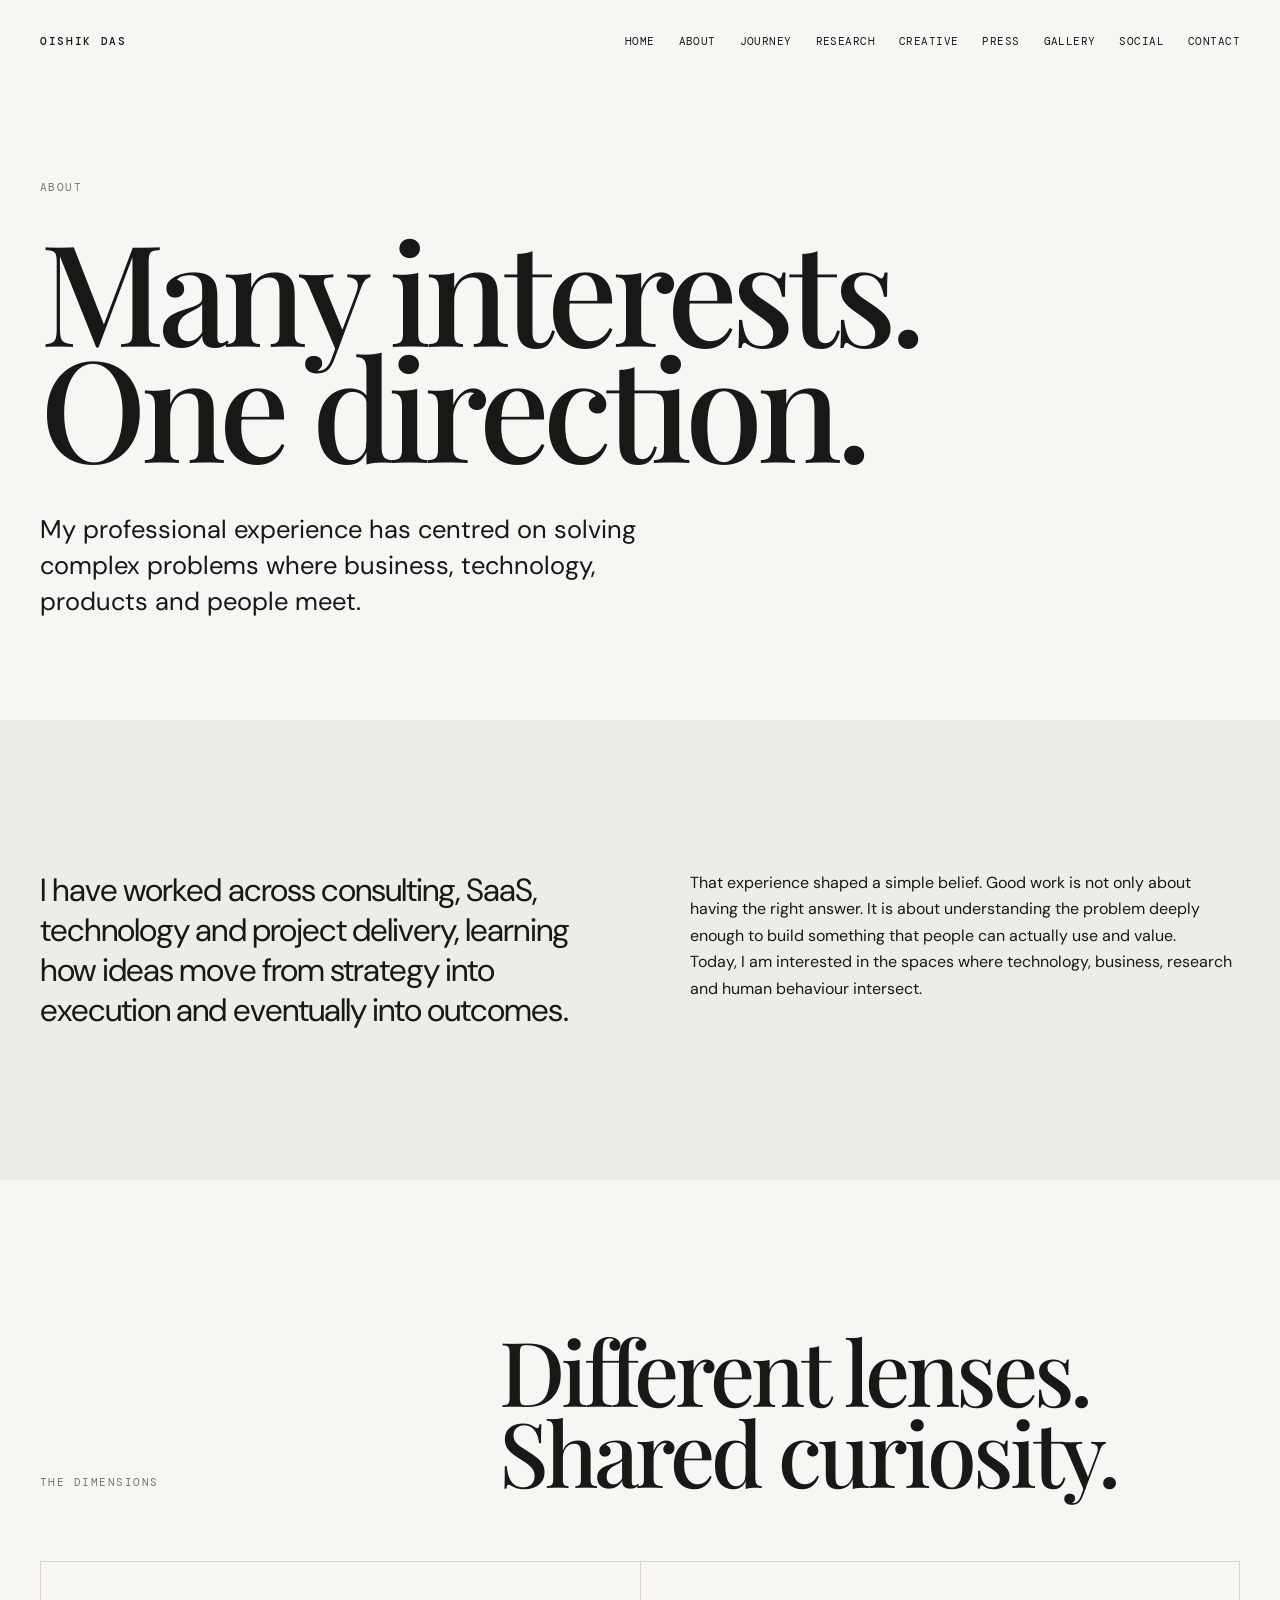
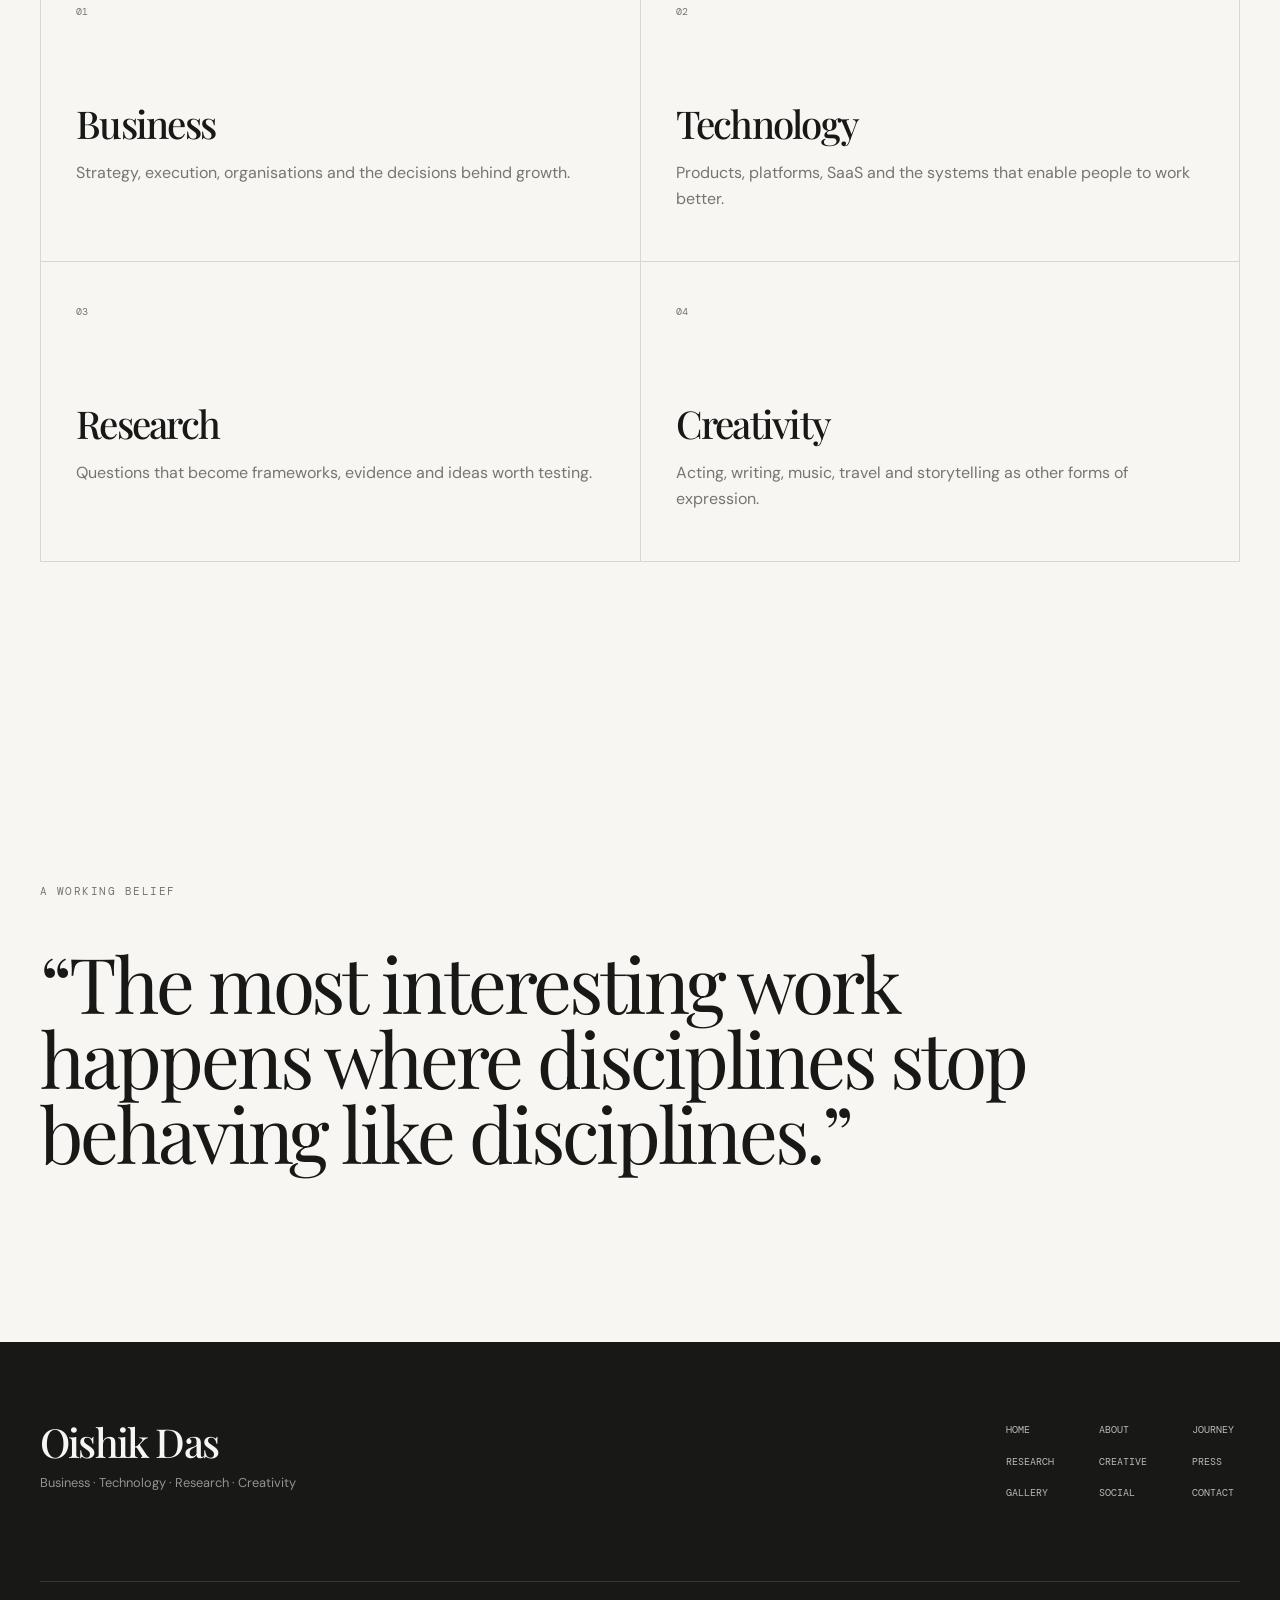
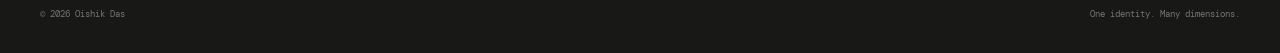
==== commit 682db949: "Update about.html" ====
--- a/about.html
+++ b/about.html
@@ -1,59 +1,56 @@
 <!DOCTYPE html>
 <html lang="en">
 <head>
-  <meta charset="UTF 8">
+  <meta charset="UTF-8">
+
   <meta name="viewport" content="width=device-width, initial-scale=1.0">
 
-  <title>About Oishik Das | Business and Technology Professional</title>
-
-  <meta name="description" content="Learn about Oishik Das, a business and technology professional with interests spanning SaaS, product delivery, research, creativity and storytelling.">
+  <title>About | Oishik Das</title>
+
+  <meta
+    name="description"
+    content="About Oishik Das, a business and technology professional exploring products, organisations, research and creative expression."
+  >
+
   <meta name="author" content="Oishik Das">
   <meta name="robots" content="index, follow">
 
-  <link rel="canonical" href="https://official.oishikdas.workers.dev/about.html">
+  <link
+    rel="canonical"
+    href="https://official.oishikdas.workers.dev/about.html"
+  >
+
   <link rel="stylesheet" href="style.css">
 
-  <link rel="me" href="https://www.linkedin.com/in/oishikdas/">
-  <link rel="me" href="https://www.instagram.com/oishik0412/">
-  <link rel="me" href="https://x.com/oishik0412">
-  <link rel="me" href="https://www.youtube.com/@oishik0412">
-  <link rel="me" href="https://medium.com/@oishikdas">
-  <link rel="me" href="https://www.quora.com/profile/Oishik-Das-4">
-  <link rel="me" href="https://www.facebook.com/oishik0412">
-  <link rel="me" href="https://www.imdb.com/name/nm18410928/">
-  <link rel="me" href="https://www.researchgate.net/profile/Oishik-Das">
-  <link rel="me" href="https://www.stage32.com/profile/1381120/about">
-  <link rel="me" href="https://www.themoviedb.org/person/6378803">
-
-  <meta property="og:title" content="About Oishik Das">
-  <meta property="og:description" content="Business, technology, research and creativity.">
-  <meta property="og:type" content="profile">
-  <meta property="og:url" content="https://official.oishikdas.workers.dev/about.html">
+  <link rel="preconnect" href="https://fonts.googleapis.com">
+  <link rel="preconnect" href="https://fonts.gstatic.com" crossorigin>
+
+  <link
+    href="https://fonts.googleapis.com/css2?family=DM+Mono:wght@400;500&family=DM+Sans:wght@400;500;600;700&family=Playfair+Display:wght@500;600&display=swap"
+    rel="stylesheet"
+  >
 
   <script type="application/ld+json">
   {
     "@context": "https://schema.org",
-    "@type": "ProfilePage",
-    "mainEntity": {
-      "@type": "Person",
-      "@id": "https://official.oishikdas.workers.dev/#person",
-      "name": "Oishik Das",
-      "url": "https://official.oishikdas.workers.dev/",
-      "sameAs": [
-        "https://www.wikidata.org/wiki/Q140778180",
-        "https://www.linkedin.com/in/oishikdas/",
-        "https://www.instagram.com/oishik0412/",
-        "https://x.com/oishik0412",
-        "https://www.youtube.com/@oishik0412",
-        "https://medium.com/@oishikdas",
-        "https://www.quora.com/profile/Oishik-Das-4",
-        "https://www.facebook.com/oishik0412",
-        "https://www.imdb.com/name/nm18410928/",
-        "https://www.researchgate.net/profile/Oishik-Das",
-        "https://www.stage32.com/profile/1381120/about",
-        "https://www.themoviedb.org/person/6378803"
-      ]
-    }
+    "@type": "Person",
+    "@id": "https://official.oishikdas.workers.dev/#oishik-das",
+    "name": "Oishik Das",
+    "url": "https://official.oishikdas.workers.dev/",
+    "sameAs": [
+      "https://www.linkedin.com/in/oishikdas/",
+      "https://www.instagram.com/oishik0412/",
+      "https://x.com/oishik0412",
+      "https://www.youtube.com/@oishik0412",
+      "https://medium.com/@oishikdas",
+      "https://www.quora.com/profile/Oishik-Das-4",
+      "https://www.facebook.com/oishik0412",
+      "https://www.imdb.com/name/nm18410928/",
+      "https://www.researchgate.net/profile/Oishik-Das",
+      "https://www.stage32.com/profile/1381120/about",
+      "https://www.themoviedb.org/person/6378803",
+      "https://www.wikidata.org/wiki/Q140778180"
+    ]
   }
   </script>
 </head>
@@ -61,17 +58,23 @@
 <body>
 
 <header class="site-header">
-  <nav class="navigation">
-    <a href="index.html" class="brand">HOME</a>
-
-    <button class="menu-toggle" aria-label="Open navigation" aria-expanded="false">
+  <nav class="navigation" aria-label="Primary navigation">
+
+    <a href="index.html" class="brand">OISHIK DAS</a>
+
+    <button
+      class="menu-toggle"
+      aria-label="Open navigation"
+      aria-expanded="false"
+      aria-controls="primary-navigation"
+    >
       <span></span>
       <span></span>
     </button>
 
-    <div class="nav-links">
+    <div class="nav-links" id="primary-navigation">
       <a href="index.html">Home</a>
-      <a href="about.html">About</a>
+      <a href="about.html" class="active">About</a>
       <a href="journey.html">Journey</a>
       <a href="research.html">Research</a>
       <a href="creative.html">Creative</a>
@@ -80,115 +83,140 @@
       <a href="social.html">Social</a>
       <a href="contact.html">Contact</a>
     </div>
+
   </nav>
 </header>
 
 <main>
 
-<section class="inner-hero page-reveal">
-  <p class="eyebrow">About</p>
-
-  <h1>
-    A professional<br>
-    identity with<br>
-    many dimensions.
-  </h1>
-
-  <p class="inner-introduction">
-    Business and technology are the foundation.
-    Curiosity is the thread connecting everything else.
-  </p>
-</section>
-
-
-<section class="section about-story page-reveal">
-
-  <div class="section-heading">
-    <p class="eyebrow">The work</p>
-    <h2>Building things<br>that matter.</h2>
-  </div>
-
-  <div class="two-column-copy">
-
-    <div>
-      <p class="large-copy">
-        My professional experience has centred on solving complex
-        problems where business, technology, products and people meet.
-      </p>
-    </div>
-
-    <div>
-      <p>
-        I have worked across consulting, SaaS, technology and
-        project delivery, learning how ideas move from strategy
-        into execution and eventually into outcomes.
-      </p>
-
-      <p>
-        That experience shaped a simple belief. Good work is not
-        only about having the right answer. It is about understanding
-        the problem deeply enough to build something that people
-        can actually use and value.
-      </p>
-    </div>
-
-  </div>
-
-</section>
-
-
-<section class="section about-dimensions page-reveal">
-
-  <div class="section-heading compact">
-    <p class="eyebrow">Beyond the role</p>
-    <h2>Work is one<br>part of the story.</h2>
-  </div>
-
-  <div class="dimension-grid">
-
-    <div>
-      <span>01</span>
-      <h3>Business</h3>
-      <p>Strategy, execution, organisations and the decisions behind growth.</p>
-    </div>
-
-    <div>
-      <span>02</span>
-      <h3>Technology</h3>
-      <p>Products, platforms, SaaS and the systems that enable people to work better.</p>
-    </div>
-
-    <div>
-      <span>03</span>
-      <h3>Research</h3>
-      <p>Questions that become frameworks, evidence and ideas worth testing.</p>
-    </div>
-
-    <div>
-      <span>04</span>
-      <h3>Creativity</h3>
-      <p>Acting, writing, music, travel and storytelling as other forms of expression.</p>
-    </div>
-
-  </div>
-
-</section>
-
-
-<section class="section about-belief page-reveal">
-
-  <p class="eyebrow">A belief</p>
-
-  <blockquote>
-    “The most interesting work happens
-    where different disciplines meet.”
-  </blockquote>
-
-</section>
+  <section class="inner-hero page-reveal">
+
+    <p class="eyebrow">
+      About
+    </p>
+
+    <h1>
+      Many interests.<br>
+      One direction.
+    </h1>
+
+    <p class="inner-introduction">
+      My professional experience has centred on solving complex
+      problems where business, technology, products and people meet.
+    </p>
+
+  </section>
+
+
+  <section class="about-story section page-reveal">
+
+    <div class="two-column-copy">
+
+      <div>
+        <p class="large-copy">
+          I have worked across consulting, SaaS, technology and
+          project delivery, learning how ideas move from strategy
+          into execution and eventually into outcomes.
+        </p>
+      </div>
+
+      <div>
+        <p>
+          That experience shaped a simple belief. Good work is not
+          only about having the right answer. It is about understanding
+          the problem deeply enough to build something that people
+          can actually use and value.
+        </p>
+
+        <p>
+          Today, I am interested in the spaces where technology,
+          business, research and human behaviour intersect.
+        </p>
+      </div>
+
+    </div>
+
+  </section>
+
+
+  <section class="section about-dimensions page-reveal">
+
+    <div class="section-heading compact">
+
+      <div>
+        <p class="eyebrow">The dimensions</p>
+      </div>
+
+      <div>
+        <h2>
+          Different lenses.<br>
+          Shared curiosity.
+        </h2>
+      </div>
+
+    </div>
+
+    <div class="dimension-grid">
+
+      <div>
+        <span>01</span>
+        <h3>Business</h3>
+        <p>
+          Strategy, execution, organisations and the decisions
+          behind growth.
+        </p>
+      </div>
+
+      <div>
+        <span>02</span>
+        <h3>Technology</h3>
+        <p>
+          Products, platforms, SaaS and the systems that enable
+          people to work better.
+        </p>
+      </div>
+
+      <div>
+        <span>03</span>
+        <h3>Research</h3>
+        <p>
+          Questions that become frameworks, evidence and ideas
+          worth testing.
+        </p>
+      </div>
+
+      <div>
+        <span>04</span>
+        <h3>Creativity</h3>
+        <p>
+          Acting, writing, music, travel and storytelling as other
+          forms of expression.
+        </p>
+      </div>
+
+    </div>
+
+  </section>
+
+
+  <section class="section about-belief page-reveal">
+
+    <p class="eyebrow">
+      A working belief
+    </p>
+
+    <blockquote>
+      “The most interesting work happens where disciplines
+      stop behaving like disciplines.”
+    </blockquote>
+
+  </section>
 
 </main>
 
+
 <footer class="site-footer">
+
   <div class="footer-top">
 
     <div>
@@ -212,8 +240,9 @@
 
   <div class="footer-bottom">
     <span>© 2026 Oishik Das</span>
-    <span>All rights reserved.</span>
+    <span>One identity. Many dimensions.</span>
   </div>
+
 </footer>
 
 <script src="script.js"></script>
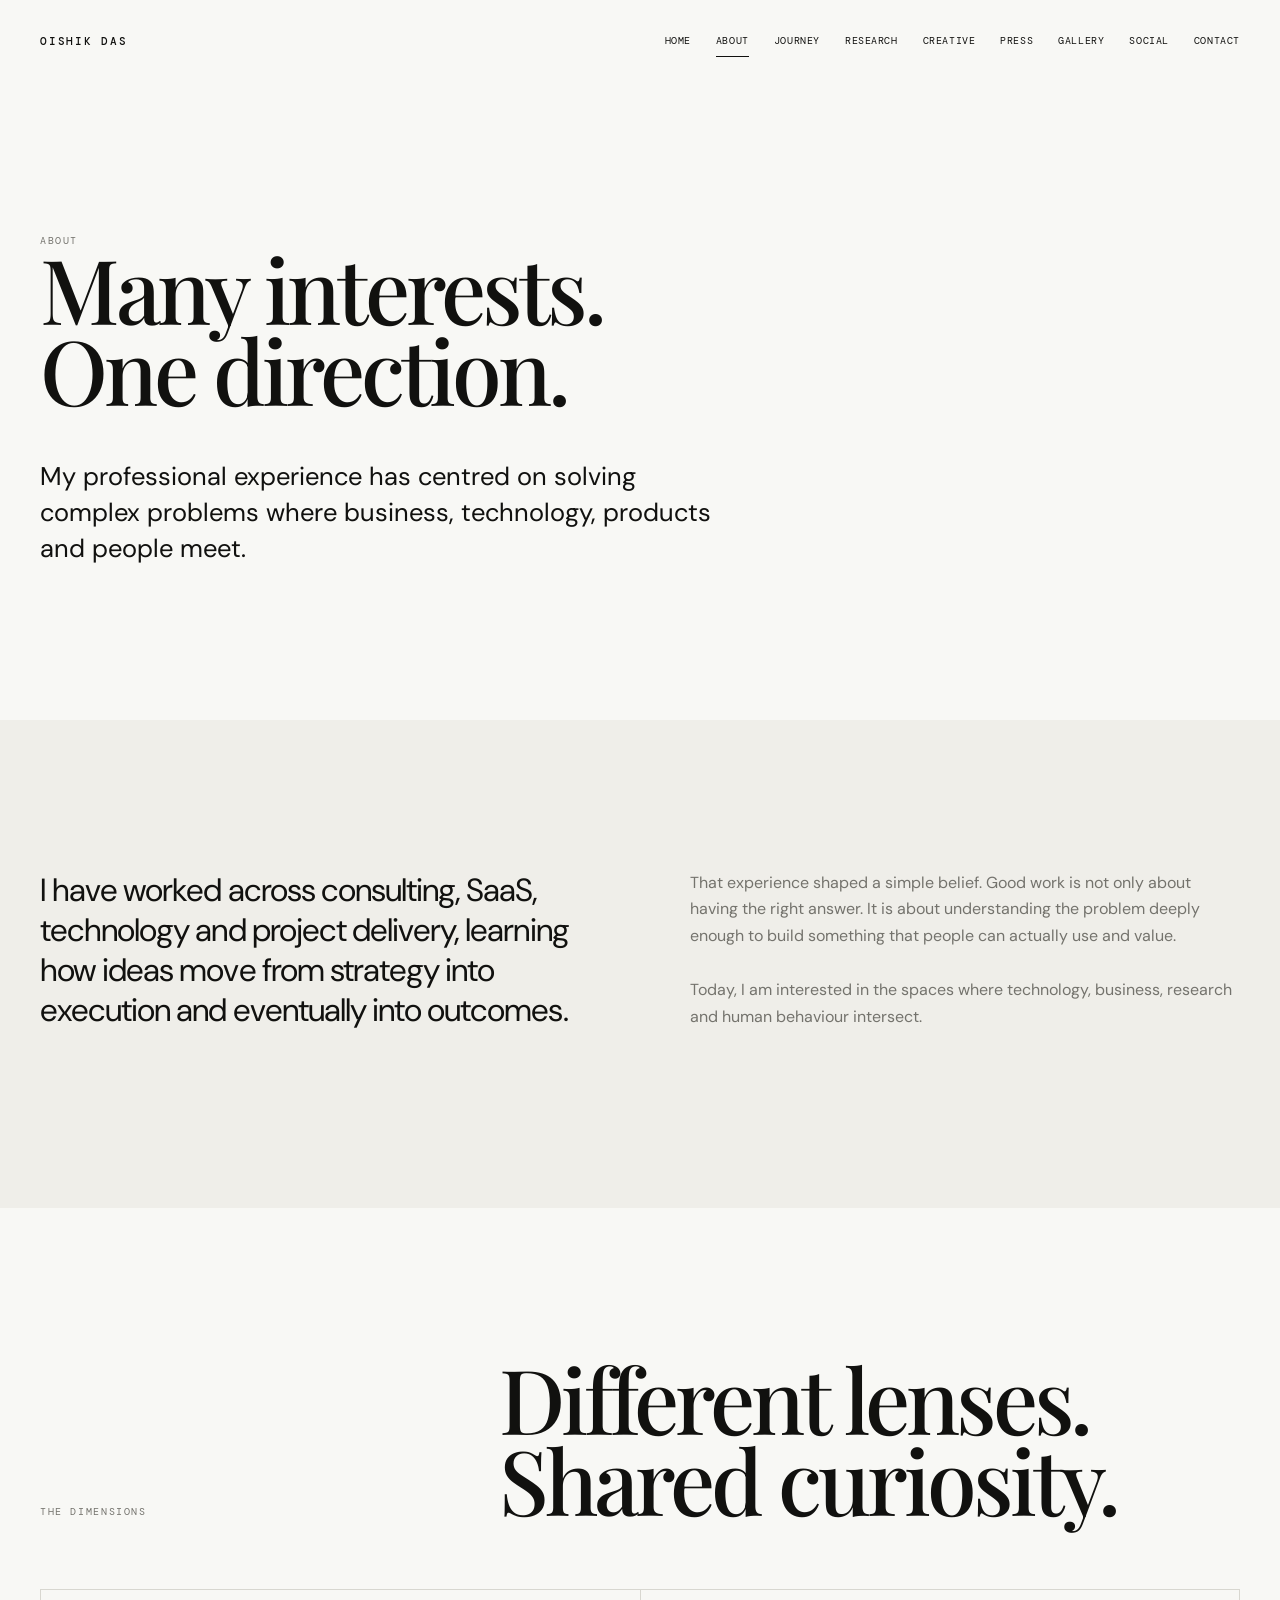
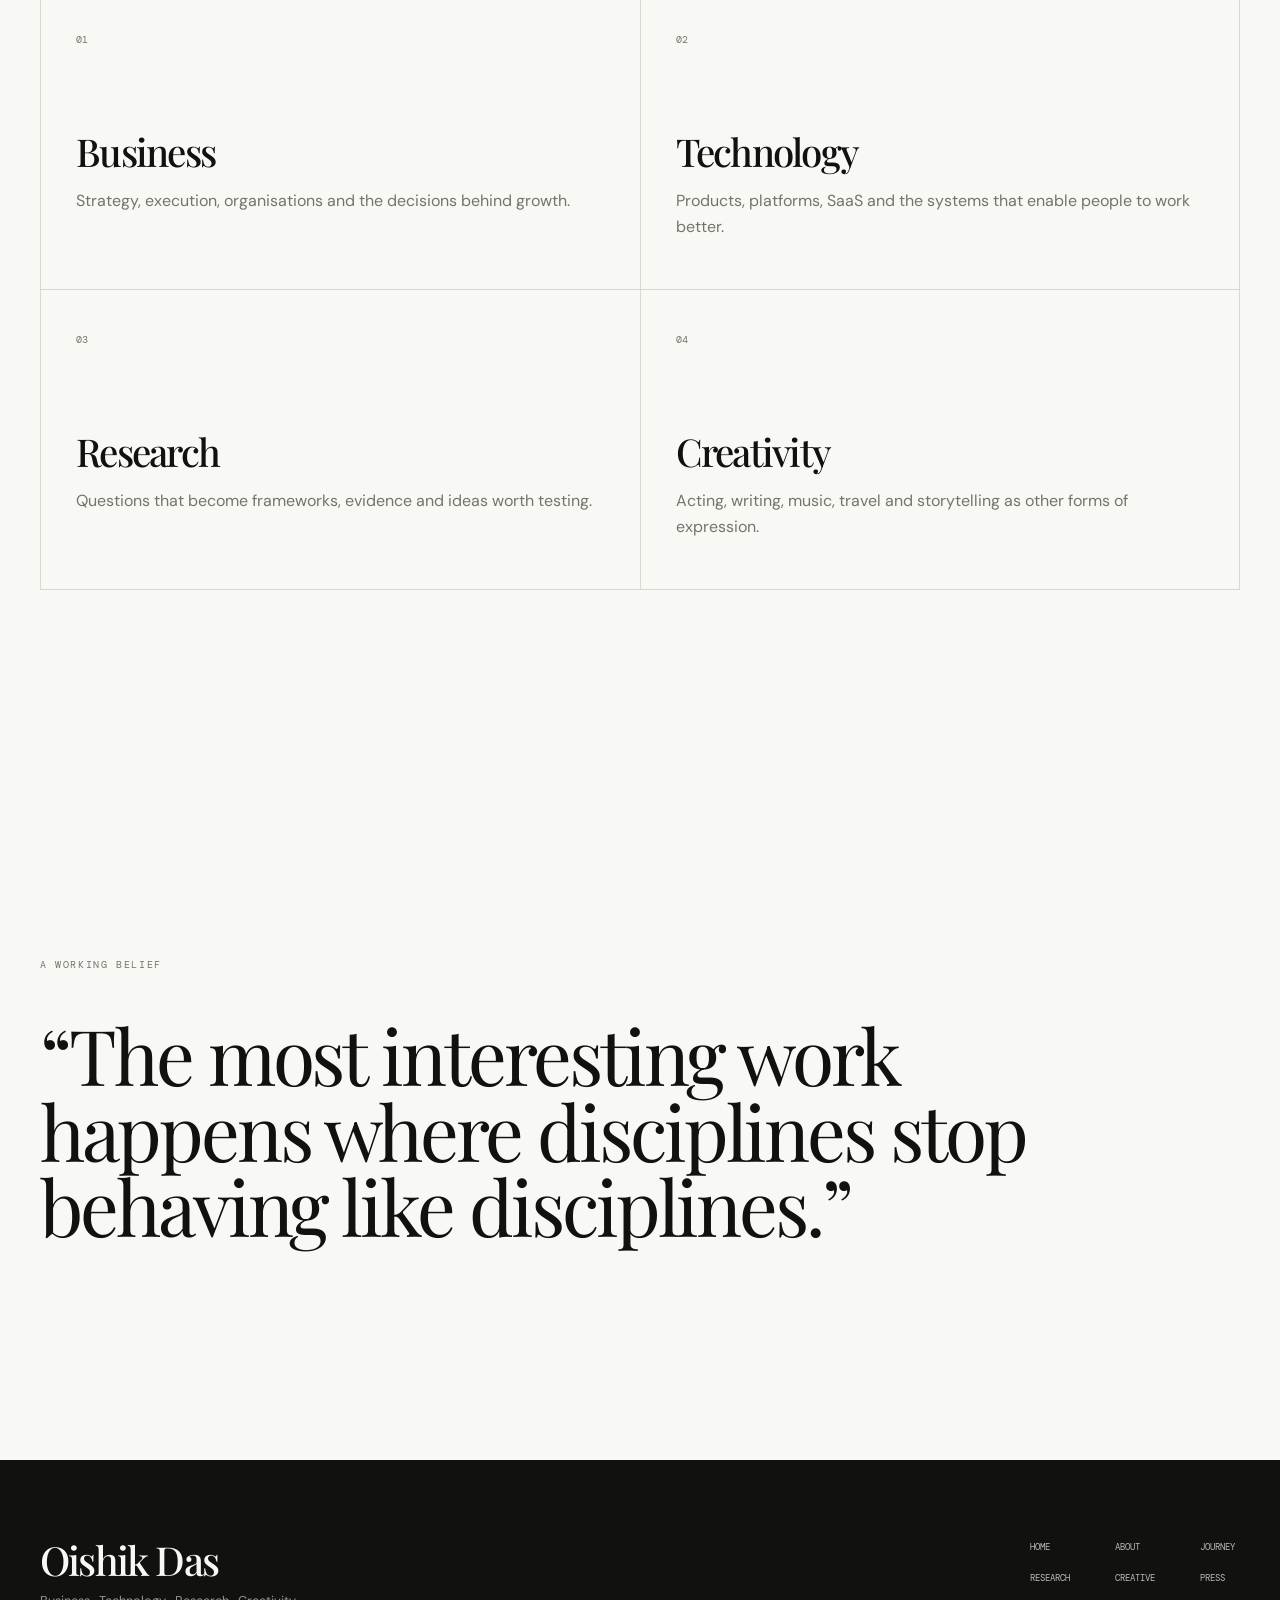
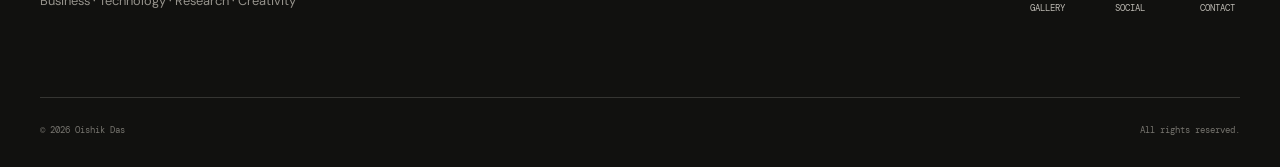
==== commit 9d2298df: "Update about.html" ====
--- a/about.html
+++ b/about.html
@@ -95,10 +95,10 @@
       About
     </p>
 
-    <h1>
+    <h2>
       Many interests.<br>
       One direction.
-    </h1>
+    </h2>
 
     <p class="inner-introduction">
       My professional experience has centred on solving complex
@@ -240,7 +240,7 @@
 
   <div class="footer-bottom">
     <span>© 2026 Oishik Das</span>
-    <span>One identity. Many dimensions.</span>
+    <span>All rights reserved.</span>
   </div>
 
 </footer>
--- a/style.css
+++ b/style.css
@@ -1,18 +1,22 @@
-@import url('https://fonts.googleapis.com/css2?family=DM+Mono:wght@400;500&family=DM+Sans:wght@400;500;600;700&family=Playfair+Display:wght@500;600&display=swap');
-
 :root {
-  --background: #f7f6f2;
-  --surface: #eeece6;
-  --surface-light: #fbfaf7;
-  --text: #181817;
-  --muted: #77756f;
-  --line: #d9d6ce;
+  --background: #f8f8f5;
+  --surface: #efeee9;
+  --surface-light: #ffffff;
+  --text: #11110f;
+  --muted: #74736d;
+  --line: #d8d7d0;
   --accent: #a95738;
+  --white: #ffffff;
+  --black: #11110f;
+
   --max-width: 1380px;
+
   --font-body: "DM Sans", Arial, sans-serif;
   --font-display: "Playfair Display", Georgia, serif;
   --font-mono: "DM Mono", monospace;
-  --transition: 450ms cubic-bezier(0.22, 1, 0.36, 1);
+
+  --ease: cubic-bezier(0.22, 1, 0.36, 1);
+  --transition: 500ms var(--ease);
 }
 
 * {
@@ -33,10 +37,17 @@
   font-size: 16px;
   line-height: 1.65;
   overflow-x: hidden;
+  -webkit-font-smoothing: antialiased;
 }
 
 body.page-leaving {
-  opacity: 0.85;
+  opacity: 0.92;
+}
+
+body,
+a,
+button {
+  -webkit-tap-highlight-color: transparent;
 }
 
 img {
@@ -85,14 +96,15 @@
   max-width: 70ch;
 }
 
-.eyebrow {
-  font-family: var(--font-mono);
-  font-size: 0.66rem;
-  line-height: 1.5;
-  letter-spacing: 0.14em;
-  text-transform: uppercase;
-  color: var(--muted);
-}
+::selection {
+  background: var(--text);
+  color: var(--background);
+}
+
+
+/* --------------------------------
+   GLOBAL
+-------------------------------- */
 
 .section {
   width: min(calc(100% - 80px), var(--max-width));
@@ -100,18 +112,45 @@
   padding: 150px 0;
 }
 
+.eyebrow {
+  font-family: var(--font-mono);
+  font-size: 0.63rem;
+  line-height: 1.5;
+  letter-spacing: 0.16em;
+  text-transform: uppercase;
+  color: var(--muted);
+}
+
+.page-reveal {
+  opacity: 0;
+  transform: translateY(35px);
+  transition:
+    opacity 900ms ease,
+    transform 1100ms var(--ease);
+}
+
+.page-reveal.visible {
+  opacity: 1;
+  transform: translateY(0);
+}
+
+
+/* --------------------------------
+   NAVIGATION
+-------------------------------- */
+
 .site-header {
   position: absolute;
-  top: 0;
-  left: 0;
+  inset: 0 0 auto;
   width: 100%;
-  z-index: 100;
+  z-index: 1000;
 }
 
 .navigation {
   width: min(calc(100% - 80px), var(--max-width));
   margin: 0 auto;
   padding: 32px 0;
+
   display: flex;
   align-items: center;
   justify-content: space-between;
@@ -119,39 +158,43 @@
 
 .brand {
   font-family: var(--font-mono);
-  font-size: 0.7rem;
-  letter-spacing: 0.15em;
+  font-size: 0.69rem;
+  letter-spacing: 0.16em;
   font-weight: 500;
+  position: relative;
+  z-index: 1001;
 }
 
 .nav-links {
   display: flex;
   align-items: center;
-  gap: 24px;
+  gap: 25px;
 }
 
 .nav-links a {
   position: relative;
   font-family: var(--font-mono);
-  font-size: 0.66rem;
-  letter-spacing: 0.04em;
+  font-size: 0.61rem;
+  letter-spacing: 0.06em;
   text-transform: uppercase;
+  transition: color var(--transition);
 }
 
 .nav-links a::after {
   content: "";
   position: absolute;
   left: 0;
-  bottom: -7px;
+  bottom: -8px;
   width: 100%;
   height: 1px;
-  background: var(--text);
+  background: currentColor;
   transform: scaleX(0);
   transform-origin: right;
   transition: transform var(--transition);
 }
 
-.nav-links a:hover::after {
+.nav-links a:hover::after,
+.nav-links a.active::after {
   transform: scaleX(1);
   transform-origin: left;
 }
@@ -161,72 +204,146 @@
   border: 0;
   background: transparent;
   cursor: pointer;
+  padding: 5px;
 }
 
 .menu-toggle span {
   display: block;
-  width: 25px;
+  width: 27px;
   height: 1px;
   background: var(--text);
 }
 
+.menu-toggle span + span {
+  margin-top: 7px;
+}
+
+
+/* --------------------------------
+   HOME HERO
+-------------------------------- */
+
 .home-hero {
+  position: relative;
+  min-height: 100vh;
+  width: 100%;
+  overflow: hidden;
+  background: var(--black);
+  color: var(--white);
+}
+
+.hero-background {
+  position: absolute;
+  inset: 0;
+
+  background-image:
+    url("images/20250924_133130~2.jpg");
+
+  background-size: cover;
+  background-position: center;
+  transform: scale(1.04);
+
+  transition:
+    opacity 900ms ease,
+    transform 1800ms var(--ease);
+
+  z-index: 0;
+}
+
+.hero-background.changing {
+  opacity: 0.25;
+  transform: scale(1.08);
+}
+
+.hero-overlay {
+  position: absolute;
+  inset: 0;
+
+  background:
+    linear-gradient(
+      90deg,
+      rgba(0, 0, 0, 0.84) 0%,
+      rgba(0, 0, 0, 0.63) 38%,
+      rgba(0, 0, 0, 0.18) 75%,
+      rgba(0, 0, 0, 0.25) 100%
+    );
+
+  z-index: 1;
+}
+
+.hero-grid {
+  position: relative;
+  z-index: 2;
+
   width: min(calc(100% - 80px), var(--max-width));
   min-height: 100vh;
+
   margin: 0 auto;
-  padding: 150px 0 80px;
-  display: grid;
-  grid-template-columns: 1.15fr 0.85fr;
-  align-items: center;
-  gap: 90px;
+  padding: 150px 0 45px;
+
+  display: flex;
+  flex-direction: column;
+  justify-content: space-between;
 }
 
 .hero-copy {
-  max-width: 900px;
-}
-
-.hero-copy .eyebrow {
+  max-width: 920px;
+  padding-top: 5vh;
+}
+
+.hero-eyebrow {
+  color: rgba(255, 255, 255, 0.68);
   margin-bottom: 45px;
 }
 
+.hero-copy h1 {
+  color: var(--white);
+}
+
 .hero-copy h1 span {
-  color: var(--accent);
+  color: #d99a7c;
 }
 
 .hero-statement {
   margin-top: 55px;
   max-width: 760px;
+
   font-size: clamp(1.3rem, 2.1vw, 1.8rem);
   line-height: 1.3;
   letter-spacing: -0.025em;
 }
 
 .hero-description {
-  margin-top: 25px;
-  color: var(--muted);
-  max-width: 600px;
+  margin-top: 24px;
+  max-width: 620px;
+  color: rgba(255, 255, 255, 0.68);
 }
 
 .hero-actions {
   display: flex;
   gap: 14px;
-  margin-top: 42px;
+  margin-top: 40px;
 }
 
 .button {
   min-height: 52px;
   padding: 0 25px;
+
   display: inline-flex;
   align-items: center;
   justify-content: center;
+
   border: 1px solid var(--text);
-  font-family: var(--font-mono);
-  font-size: 0.68rem;
-  letter-spacing: 0.06em;
+
+  font-family: var(--font-mono);
+  font-size: 0.64rem;
+  letter-spacing: 0.08em;
   text-transform: uppercase;
+
   transition:
     background var(--transition),
     color var(--transition),
+    border-color var(--transition),
     transform var(--transition);
 }
 
@@ -244,58 +361,60 @@
   border-color: var(--accent);
 }
 
-.button-secondary:hover {
-  background: var(--text);
-  color: var(--background);
-}
-
-.hero-visual {
-  max-width: 600px;
-  margin-left: auto;
-}
-
-.hero-image-frame {
-  position: relative;
-  overflow: hidden;
-  aspect-ratio: 4 / 5;
-  background: var(--surface);
-}
-
-.hero-image-frame::after {
-  content: "";
-  position: absolute;
-  inset: 0;
-  border: 1px solid rgba(24, 24, 23, 0.08);
-  pointer-events: none;
-}
-
-.hero-image-frame img {
-  width: 100%;
-  height: 100%;
-  object-fit: cover;
-  transition:
-    opacity 500ms ease,
-    transform 1200ms cubic-bezier(0.22, 1, 0.36, 1);
-}
-
-.hero-image-frame:hover img {
-  transform: scale(1.035);
-}
-
-.image-changing {
-  opacity: 0.25;
+.button-glass {
+  color: var(--white);
+  border-color: rgba(255, 255, 255, 0.45);
+  background: rgba(255, 255, 255, 0.08);
+  backdrop-filter: blur(12px);
+}
+
+.button-glass:hover {
+  background: var(--white);
+  color: var(--black);
+  border-color: var(--white);
+}
+
+.hero-bottom {
+  display: flex;
+  justify-content: space-between;
+  align-items: end;
 }
 
 .hero-image-meta {
   display: flex;
-  justify-content: space-between;
-  margin-top: 15px;
-  font-family: var(--font-mono);
-  font-size: 0.62rem;
+  gap: 35px;
+
+  font-family: var(--font-mono);
+  font-size: 0.59rem;
   text-transform: uppercase;
   letter-spacing: 0.1em;
-  color: var(--muted);
-}
+
+  color: rgba(255, 255, 255, 0.65);
+}
+
+.hero-scroll {
+  display: flex;
+  align-items: center;
+  gap: 15px;
+
+  font-family: var(--font-mono);
+  font-size: 0.59rem;
+  text-transform: uppercase;
+  letter-spacing: 0.1em;
+
+  color: rgba(255, 255, 255, 0.65);
+}
+
+.scroll-line {
+  width: 70px;
+  height: 1px;
+  background: rgba(255, 255, 255, 0.5);
+}
+
+
+/* --------------------------------
+   HOME SECTIONS
+-------------------------------- */
 
 .section-heading {
   display: grid;
@@ -323,7 +442,8 @@
   letter-spacing: -0.03em;
 }
 
-.intro-body p {
+.intro-body p,
+.two-column-copy > div:last-child p {
   color: var(--muted);
   margin-bottom: 28px;
 }
@@ -332,11 +452,14 @@
   display: inline-block;
   margin-top: 15px;
   padding-bottom: 5px;
+
   border-bottom: 1px solid var(--text);
-  font-family: var(--font-mono);
-  font-size: 0.66rem;
-  letter-spacing: 0.06em;
+
+  font-family: var(--font-mono);
+  font-size: 0.62rem;
+  letter-spacing: 0.07em;
   text-transform: uppercase;
+
   transition:
     color var(--transition),
     border-color var(--transition);
@@ -348,16 +471,19 @@
 }
 
 .home-navigation {
-  background: var(--surface);
   width: 100%;
   max-width: none;
-  padding-left: max(40px, calc((100vw - var(--max-width)) / 2));
-  padding-right: max(40px, calc((100vw - var(--max-width)) / 2));
+  padding:
+    0
+    max(40px, calc((100vw - var(--max-width)) / 2));
+
+  background: var(--surface);
 }
 
 .home-grid {
   display: grid;
   grid-template-columns: repeat(4, 1fr);
+
   border-top: 1px solid var(--line);
   border-left: 1px solid var(--line);
 }
@@ -365,10 +491,13 @@
 .home-card {
   min-height: 430px;
   padding: 38px;
+
   border-right: 1px solid var(--line);
   border-bottom: 1px solid var(--line);
+
   display: flex;
   flex-direction: column;
+
   transition:
     background var(--transition),
     color var(--transition);
@@ -381,7 +510,7 @@
 
 .home-card > span {
   font-family: var(--font-mono);
-  font-size: 0.65rem;
+  font-size: 0.62rem;
   color: var(--muted);
 }
 
@@ -401,33 +530,52 @@
 
 .home-card strong {
   margin-top: 35px;
-  font-family: var(--font-mono);
-  font-size: 0.65rem;
+
+  font-family: var(--font-mono);
+  font-size: 0.62rem;
   font-weight: 400;
   text-transform: uppercase;
 }
 
 .home-statement {
-  min-height: 75vh;
+  min-height: 85vh;
+
   display: flex;
   flex-direction: column;
   justify-content: center;
 }
 
-.home-statement h2 {
+.home-closing {
+  min-height: 80vh;
+
+  display: flex;
+  flex-direction: column;
+  justify-content: center;
+}
+
+.home-closing h2 {
   margin-top: 35px;
 }
 
-.home-statement > p:last-child {
+.home-closing > p:last-child {
+  max-width: 650px;
   margin-top: 35px;
   color: var(--muted);
-}
+  font-size: 1.1rem;
+}
+
+
+/* --------------------------------
+   INNER HERO
+-------------------------------- */
 
 .inner-hero {
   width: min(calc(100% - 80px), var(--max-width));
   min-height: 80vh;
+
   margin: 0 auto;
   padding: 180px 0 100px;
+
   display: flex;
   flex-direction: column;
   justify-content: center;
@@ -439,18 +587,26 @@
 }
 
 .inner-introduction {
-  max-width: 650px;
+  max-width: 700px;
   margin-top: 50px;
+
   font-size: clamp(1.25rem, 2vw, 1.7rem);
   line-height: 1.4;
 }
 
+
+/* --------------------------------
+   ABOUT
+-------------------------------- */
+
 .about-story {
-  background: var(--surface);
   width: 100%;
   max-width: none;
+
   padding-left: max(40px, calc((100vw - var(--max-width)) / 2));
   padding-right: max(40px, calc((100vw - var(--max-width)) / 2));
+
+  background: var(--surface);
 }
 
 .about-dimensions {
@@ -460,6 +616,7 @@
 .dimension-grid {
   display: grid;
   grid-template-columns: repeat(2, 1fr);
+
   border-top: 1px solid var(--line);
   border-left: 1px solid var(--line);
 }
@@ -467,13 +624,14 @@
 .dimension-grid > div {
   min-height: 300px;
   padding: 35px;
+
   border-right: 1px solid var(--line);
   border-bottom: 1px solid var(--line);
 }
 
 .dimension-grid span {
   font-family: var(--font-mono);
-  font-size: 0.65rem;
+  font-size: 0.62rem;
   color: var(--muted);
 }
 
@@ -488,21 +646,28 @@
 }
 
 .about-belief {
-  min-height: 70vh;
+  min-height: 80vh;
+
   display: flex;
   flex-direction: column;
   justify-content: center;
 }
 
 .about-belief blockquote {
-  max-width: 1000px;
+  max-width: 1050px;
   margin-top: 45px;
+
   font-family: var(--font-display);
   font-size: clamp(3rem, 6vw, 6rem);
   line-height: 0.98;
   letter-spacing: -0.04em;
 }
 
+
+/* --------------------------------
+   JOURNEY
+-------------------------------- */
+
 .journey-introduction {
   display: grid;
   grid-template-columns: 180px 1fr;
@@ -512,7 +677,7 @@
 .journey-intro-number,
 .chapter-number {
   font-family: var(--font-mono);
-  font-size: 0.7rem;
+  font-size: 0.68rem;
   color: var(--accent);
   letter-spacing: 0.1em;
 }
@@ -538,8 +703,14 @@
   display: grid;
   grid-template-columns: 100px 0.8fr 1.2fr;
   gap: 60px;
-  padding: 100px max(40px, calc((100vw - var(--max-width)) / 2));
+
+  padding:
+    110px
+    max(40px, calc((100vw - var(--max-width)) / 2));
+
   border-top: 1px solid var(--line);
+
+  transition: background var(--transition);
 }
 
 .journey-chapter:hover {
@@ -572,8 +743,9 @@
 .chapter-tags span {
   padding: 7px 12px;
   border: 1px solid var(--line);
-  font-family: var(--font-mono);
-  font-size: 0.58rem;
+
+  font-family: var(--font-mono);
+  font-size: 0.56rem;
   text-transform: uppercase;
   letter-spacing: 0.05em;
 }
@@ -582,19 +754,23 @@
   background: var(--surface);
 }
 
-.light-link {
-  color: var(--text);
-}
+
+/* --------------------------------
+   RESEARCH
+-------------------------------- */
 
 .research-philosophy {
   display: grid;
   grid-template-columns: 1fr 1fr;
   gap: 100px;
-  background: var(--surface);
+
   width: 100%;
   max-width: none;
+
   padding-left: max(40px, calc((100vw - var(--max-width)) / 2));
   padding-right: max(40px, calc((100vw - var(--max-width)) / 2));
+
+  background: var(--surface);
 }
 
 .research-philosophy h2 {
@@ -618,6 +794,7 @@
   display: flex;
   justify-content: space-between;
   align-items: flex-start;
+
   border-bottom: 1px solid var(--line);
   padding-bottom: 60px;
 }
@@ -628,7 +805,7 @@
 
 .research-number {
   font-family: var(--font-mono);
-  font-size: 0.7rem;
+  font-size: 0.68rem;
   color: var(--muted);
 }
 
@@ -648,11 +825,13 @@
 }
 
 .research-future {
-  background: var(--surface);
   width: 100%;
   max-width: none;
+
   padding-left: max(40px, calc((100vw - var(--max-width)) / 2));
   padding-right: max(40px, calc((100vw - var(--max-width)) / 2));
+
+  background: var(--surface);
 }
 
 .research-future h2 {
@@ -664,6 +843,11 @@
   margin-top: 40px;
   color: var(--muted);
 }
+
+
+/* --------------------------------
+   CREATIVE
+-------------------------------- */
 
 .creative-introduction {
   display: grid;
@@ -694,10 +878,13 @@
 .creative-card {
   min-height: 480px;
   padding: 50px;
+
   border: 1px solid var(--line);
   margin: -1px 0 0 -1px;
+
   display: flex;
   flex-direction: column;
+
   transition:
     background var(--transition),
     color var(--transition),
@@ -711,7 +898,7 @@
 
 .creative-card > span {
   font-family: var(--font-mono);
-  font-size: 0.65rem;
+  font-size: 0.62rem;
   color: var(--muted);
 }
 
@@ -728,14 +915,16 @@
 
 .creative-card strong {
   margin-top: 30px;
-  font-family: var(--font-mono);
-  font-size: 0.65rem;
+
+  font-family: var(--font-mono);
+  font-size: 0.62rem;
   font-weight: 400;
   text-transform: uppercase;
 }
 
 .creative-closing {
-  min-height: 70vh;
+  min-height: 75vh;
+
   display: flex;
   flex-direction: column;
   justify-content: center;
@@ -744,16 +933,24 @@
 .creative-closing h2 {
   margin-top: 40px;
 }
+
+
+/* --------------------------------
+   PRESS
+-------------------------------- */
 
 .press-introduction {
   display: grid;
   grid-template-columns: 1fr 1fr;
   gap: 100px;
-  background: var(--surface);
+
   width: 100%;
   max-width: none;
+
   padding-left: max(40px, calc((100vw - var(--max-width)) / 2));
   padding-right: max(40px, calc((100vw - var(--max-width)) / 2));
+
+  background: var(--surface);
 }
 
 .press-introduction h2 {
@@ -771,6 +968,7 @@
 
 .press-empty {
   min-height: 55vh;
+
   display: flex;
   align-items: center;
   justify-content: center;
@@ -779,26 +977,36 @@
 .press-placeholder {
   width: 100%;
   padding: 70px;
+
   border: 1px dashed var(--line);
+
   text-align: center;
-  font-family: var(--font-mono);
-  font-size: 0.65rem;
+
+  font-family: var(--font-mono);
+  font-size: 0.62rem;
   color: var(--muted);
   text-transform: uppercase;
   letter-spacing: 0.1em;
 }
 
 .press-contact {
-  background: var(--surface);
   width: 100%;
   max-width: none;
+
   padding-left: max(40px, calc((100vw - var(--max-width)) / 2));
   padding-right: max(40px, calc((100vw - var(--max-width)) / 2));
+
+  background: var(--surface);
 }
 
 .press-contact h2 {
   margin: 40px 0;
 }
+
+
+/* --------------------------------
+   GALLERY
+-------------------------------- */
 
 .gallery-introduction {
   display: grid;
@@ -833,32 +1041,46 @@
   width: 100%;
   height: 100%;
   object-fit: cover;
-  transition: transform 1000ms cubic-bezier(0.22, 1, 0.36, 1);
+
+  transition:
+    transform 1200ms var(--ease),
+    filter 800ms ease;
 }
 
 .gallery-item:hover img {
-  transform: scale(1.05);
+  transform: scale(1.06);
+  filter: saturate(1.08);
 }
 
 .gallery-item figcaption {
   position: absolute;
   left: 15px;
   bottom: 15px;
-  font-family: var(--font-mono);
-  font-size: 0.6rem;
+
+  font-family: var(--font-mono);
+  font-size: 0.58rem;
+
   color: white;
   mix-blend-mode: difference;
 }
 
+
+/* --------------------------------
+   SOCIAL
+-------------------------------- */
+
 .social-introduction {
-  background: var(--surface);
   width: 100%;
   max-width: none;
+
   display: grid;
   grid-template-columns: 1fr 1fr;
   gap: 100px;
+
   padding-left: max(40px, calc((100vw - var(--max-width)) / 2));
   padding-right: max(40px, calc((100vw - var(--max-width)) / 2));
+
+  background: var(--surface);
 }
 
 .social-introduction p:last-child {
@@ -867,38 +1089,49 @@
 
 .social-page-grid {
   display: grid;
-  grid-template-columns: repeat(2, 1fr);
+  grid-template-columns: repeat(3, 1fr);
+  gap: 0;
   padding-top: 0;
 }
 
 .social-page-grid a {
   position: relative;
-  min-height: 190px;
+
+  min-height: 220px;
   padding: 30px;
+
   border: 1px solid var(--line);
   margin: -1px 0 0 -1px;
+
   display: flex;
   flex-direction: column;
+
+  overflow: hidden;
+
   transition:
     background var(--transition),
-    color var(--transition);
+    color var(--transition),
+    transform var(--transition);
 }
 
 .social-page-grid a:hover {
   background: var(--text);
   color: var(--background);
+  transform: translateY(-5px);
+  z-index: 2;
 }
 
 .social-page-grid span {
   font-family: var(--font-mono);
-  font-size: 0.62rem;
+  font-size: 0.59rem;
   color: var(--muted);
 }
 
 .social-page-grid strong {
   margin-top: auto;
+
   font-family: var(--font-display);
-  font-size: 2rem;
+  font-size: 2.3rem;
   font-weight: 500;
 }
 
@@ -911,15 +1144,24 @@
   position: absolute;
   right: 30px;
   bottom: 30px;
+
   font-size: 1.2rem;
   font-weight: 400;
 }
 
+
+/* --------------------------------
+   CONTACT
+-------------------------------- */
+
 .contact-page {
   min-height: 100vh;
+
   width: min(calc(100% - 80px), var(--max-width));
+
   margin: 0 auto;
   padding: 180px 0 100px;
+
   display: flex;
   align-items: center;
 }
@@ -935,6 +1177,7 @@
 .contact-content > p:not(.eyebrow) {
   max-width: 600px;
   margin: 50px 0 35px;
+
   color: var(--muted);
   font-size: 1.2rem;
 }
@@ -942,15 +1185,31 @@
 .contact-email {
   display: block;
   margin-top: 30px;
-  font-family: var(--font-mono);
-  font-size: 0.7rem;
-  color: var(--muted);
-}
+
+  font-family: var(--font-mono);
+  font-size: 0.68rem;
+  color: var(--muted);
+
+  transition: color var(--transition);
+}
+
+.contact-email:hover {
+  color: var(--accent);
+}
+
+
+/* --------------------------------
+   FOOTER
+-------------------------------- */
 
 .site-footer {
-  background: #181817;
+  background: var(--black);
   color: var(--background);
-  padding: 80px max(40px, calc((100vw - var(--max-width)) / 2)) 30px;
+
+  padding:
+    80px
+    max(40px, calc((100vw - var(--max-width)) / 2))
+    30px;
 }
 
 .footer-top {
@@ -979,9 +1238,10 @@
 
 .footer-links a {
   font-family: var(--font-mono);
-  font-size: 0.62rem;
+  font-size: 0.59rem;
   color: #bdbab3;
   text-transform: uppercase;
+
   transition: color var(--transition);
 }
 
@@ -992,41 +1252,30 @@
 .footer-bottom {
   display: flex;
   justify-content: space-between;
+
   padding-top: 25px;
   border-top: 1px solid #353532;
-  font-family: var(--font-mono);
-  font-size: 0.58rem;
+
+  font-family: var(--font-mono);
+  font-size: 0.55rem;
   color: #77756f;
 }
 
-.page-reveal {
-  opacity: 0;
-  transform: translateY(25px);
-  transition:
-    opacity 900ms ease,
-    transform 900ms cubic-bezier(0.22, 1, 0.36, 1);
-}
-
-.page-reveal.visible {
-  opacity: 1;
-  transform: translateY(0);
-}
+
+/* --------------------------------
+   RESPONSIVE
+-------------------------------- */
 
 @media (max-width: 1100px) {
-
-  .home-hero {
-    grid-template-columns: 1fr;
-  }
-
-  .hero-visual {
-    width: 70%;
-    margin-left: 0;
-  }
 
   .home-grid {
     grid-template-columns: repeat(2, 1fr);
   }
 
+  .hero-copy {
+    max-width: 850px;
+  }
+
   .journey-chapter {
     grid-template-columns: 70px 1fr;
   }
@@ -1035,15 +1284,8 @@
     grid-column: 2;
   }
 
-  .section-heading,
-  .intro-grid,
-  .two-column-copy,
-  .research-philosophy,
-  .creative-introduction,
-  .press-introduction,
-  .gallery-introduction,
-  .social-introduction {
-    grid-template-columns: 1fr 1fr;
+  .social-page-grid {
+    grid-template-columns: repeat(2, 1fr);
   }
 
   .gallery-grid {
@@ -1059,6 +1301,7 @@
   }
 
 }
+
 
 @media (max-width: 760px) {
 
@@ -1075,25 +1318,31 @@
   }
 
   .navigation {
+    width: calc(100% - 40px);
     padding: 25px 0;
   }
 
   .menu-toggle {
-    display: flex;
-    flex-direction: column;
-    gap: 6px;
+    display: block;
   }
 
   .nav-links {
     position: absolute;
+
     top: 75px;
     left: 0;
+
     width: 100%;
+
     padding: 25px 20px;
-    background: var(--background);
+
+    background: rgba(248, 248, 245, 0.97);
+    backdrop-filter: blur(15px);
+
     display: none;
     flex-direction: column;
     align-items: flex-start;
+
     border-bottom: 1px solid var(--line);
   }
 
@@ -1101,10 +1350,22 @@
     display: flex;
   }
 
+  .home-hero .nav-links {
+    background: rgba(17, 17, 15, 0.96);
+    color: var(--white);
+  }
+
   .home-hero {
-    min-height: auto;
-    padding-top: 130px;
-    gap: 60px;
+    width: 100%;
+  }
+
+  .hero-grid {
+    width: calc(100% - 40px);
+    padding-top: 125px;
+  }
+
+  .hero-copy {
+    padding-top: 4vh;
   }
 
   .hero-copy h1,
@@ -1113,13 +1374,27 @@
     font-size: clamp(4rem, 20vw, 7rem);
   }
 
-  .hero-visual {
-    width: 100%;
+  .hero-statement {
+    margin-top: 45px;
+  }
+
+  .hero-description {
+    max-width: 90%;
   }
 
   .hero-actions {
     flex-direction: column;
     align-items: flex-start;
+  }
+
+  .hero-bottom {
+    align-items: flex-start;
+    flex-direction: column;
+    gap: 25px;
+  }
+
+  .hero-scroll {
+    display: none;
   }
 
   .section-heading,
@@ -1138,22 +1413,21 @@
     margin-bottom: 60px;
   }
 
-  .home-grid {
-    grid-template-columns: 1fr;
-  }
-
   .home-navigation {
     padding-left: 20px;
     padding-right: 20px;
   }
 
+  .home-grid {
+    grid-template-columns: 1fr;
+  }
+
   .home-card {
     min-height: 340px;
   }
 
   .dimension-grid,
-  .creative-grid,
-  .social-page-grid {
+  .creative-grid {
     grid-template-columns: 1fr;
   }
 
@@ -1190,8 +1464,12 @@
     margin-top: 0;
   }
 
+  .social-page-grid {
+    grid-template-columns: 1fr;
+  }
+
   .social-page-grid a {
-    min-height: 160px;
+    min-height: 180px;
   }
 
   .footer-top {
@@ -1210,6 +1488,7 @@
 
 }
 
+
 @media (max-width: 480px) {
 
   h2 {
@@ -1217,7 +1496,11 @@
   }
 
   .home-hero {
-    padding-top: 120px;
+    min-height: 100svh;
+  }
+
+  .hero-grid {
+    min-height: 100svh;
   }
 
   .inner-hero {
